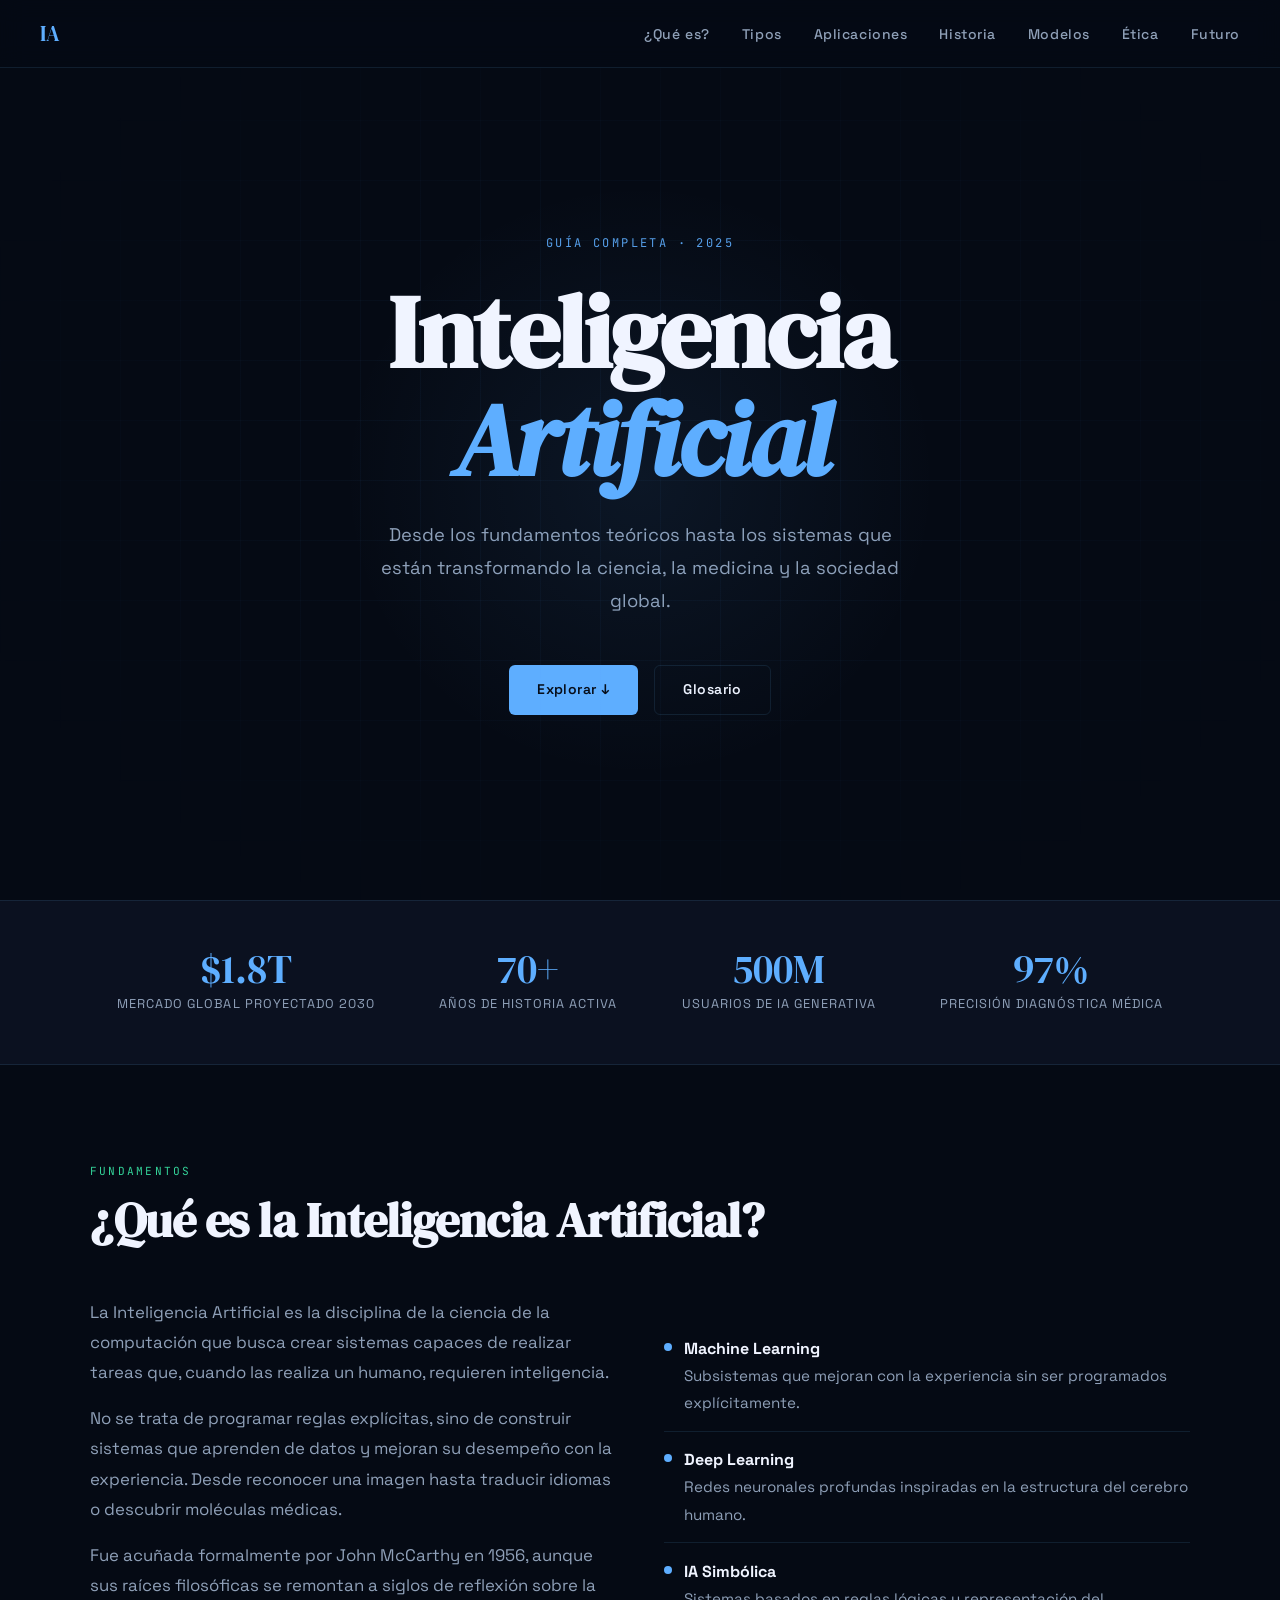
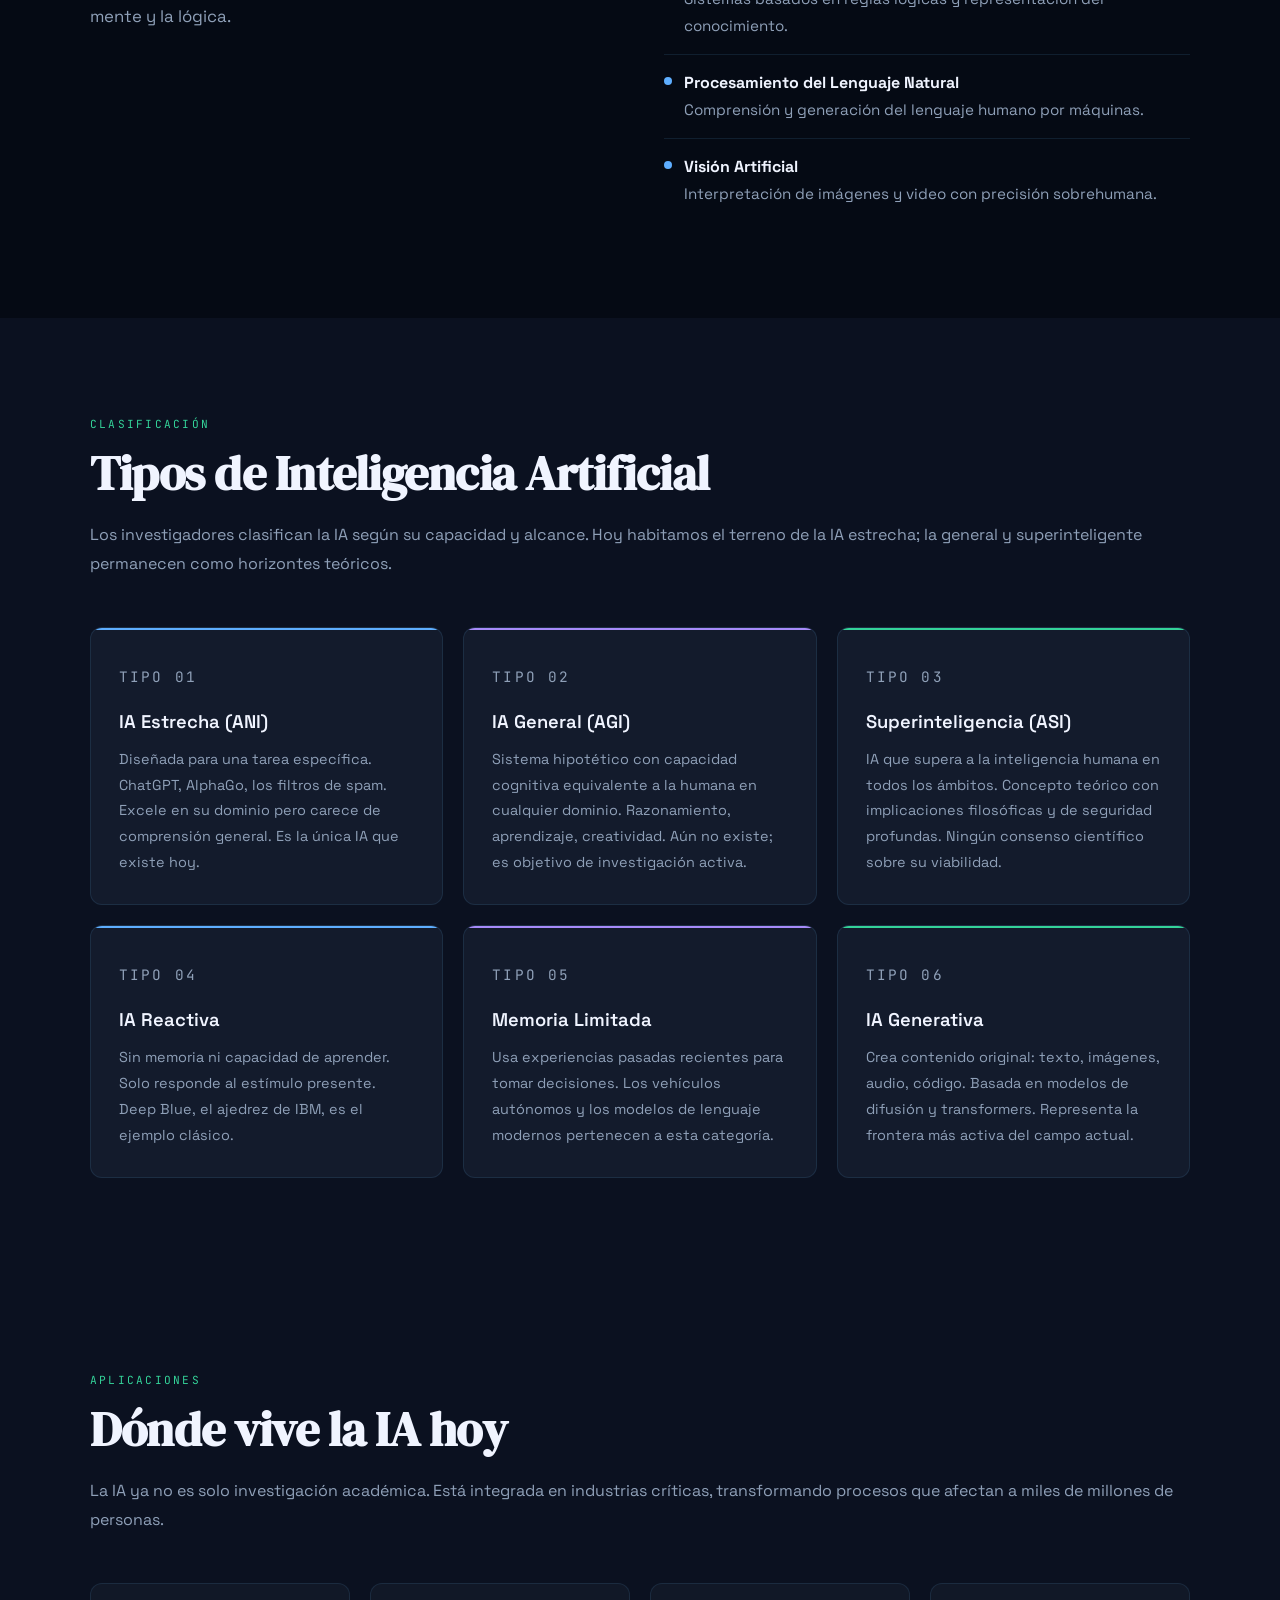
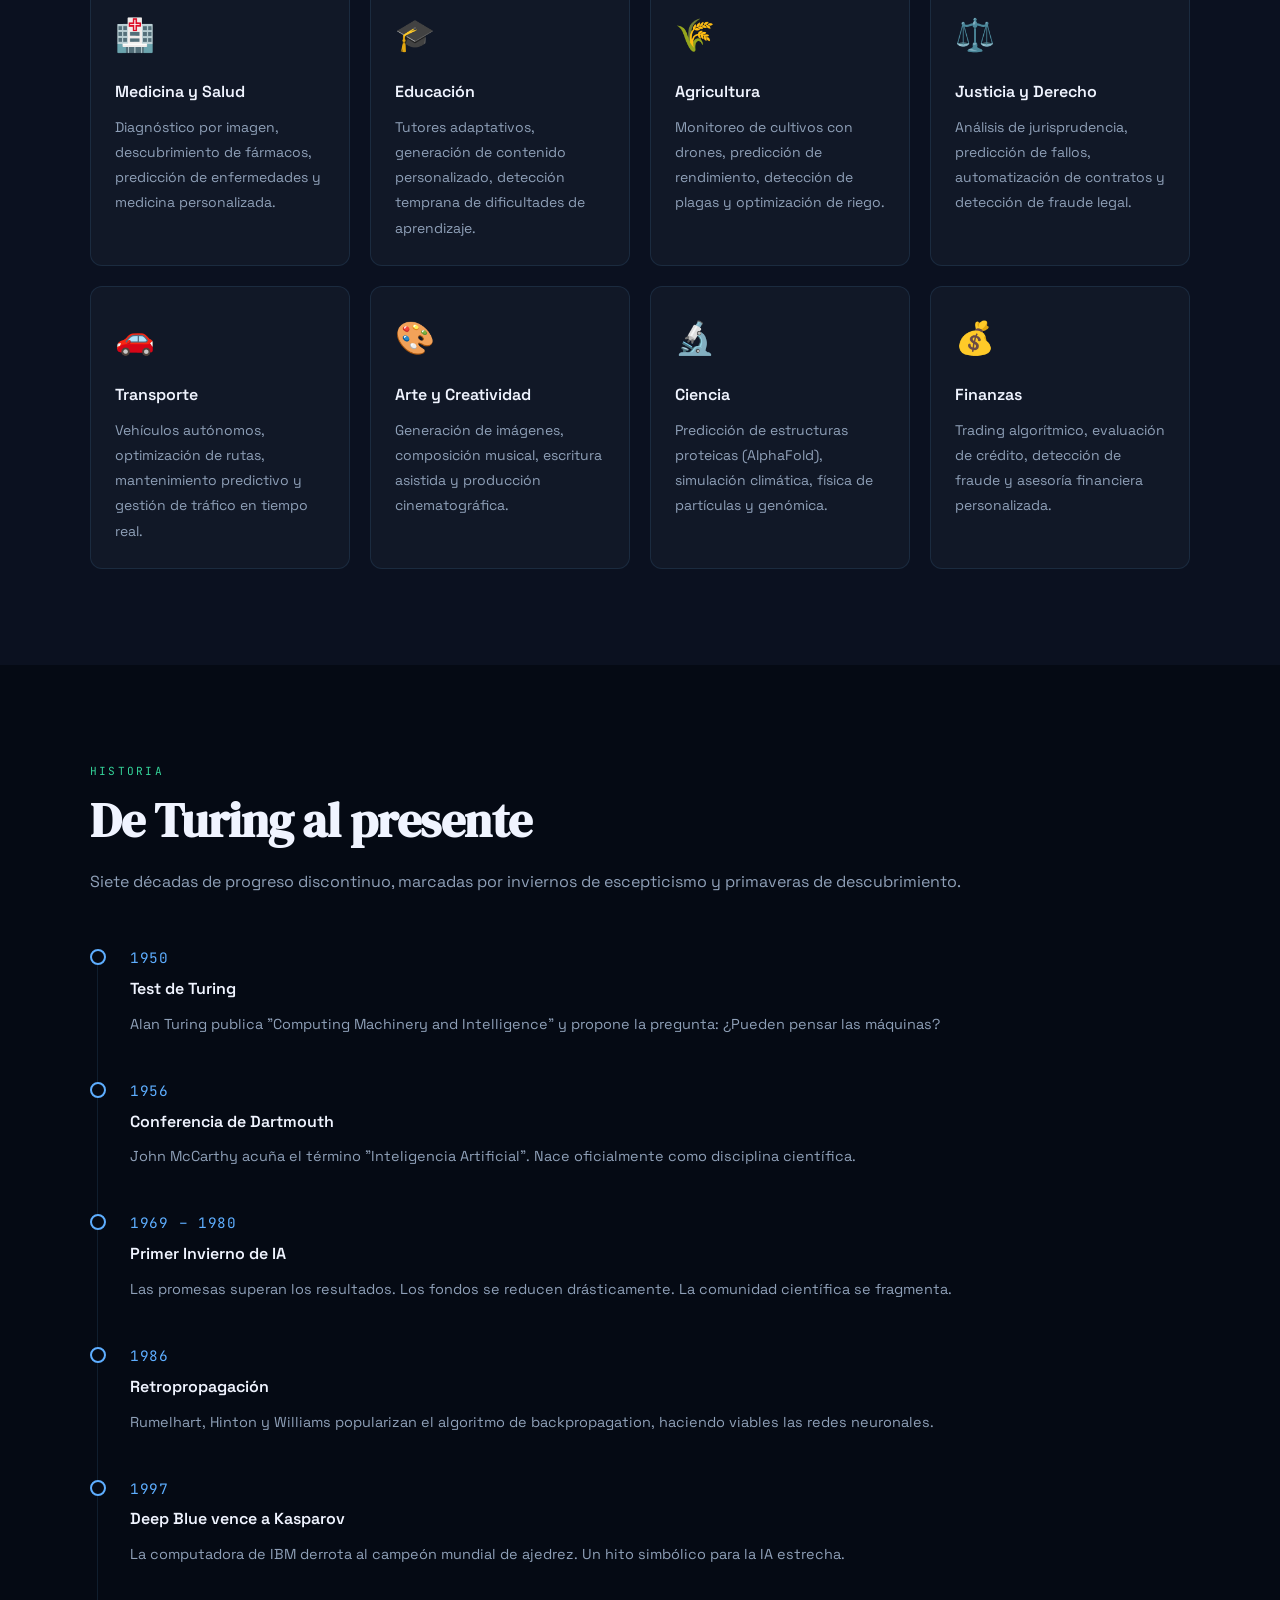
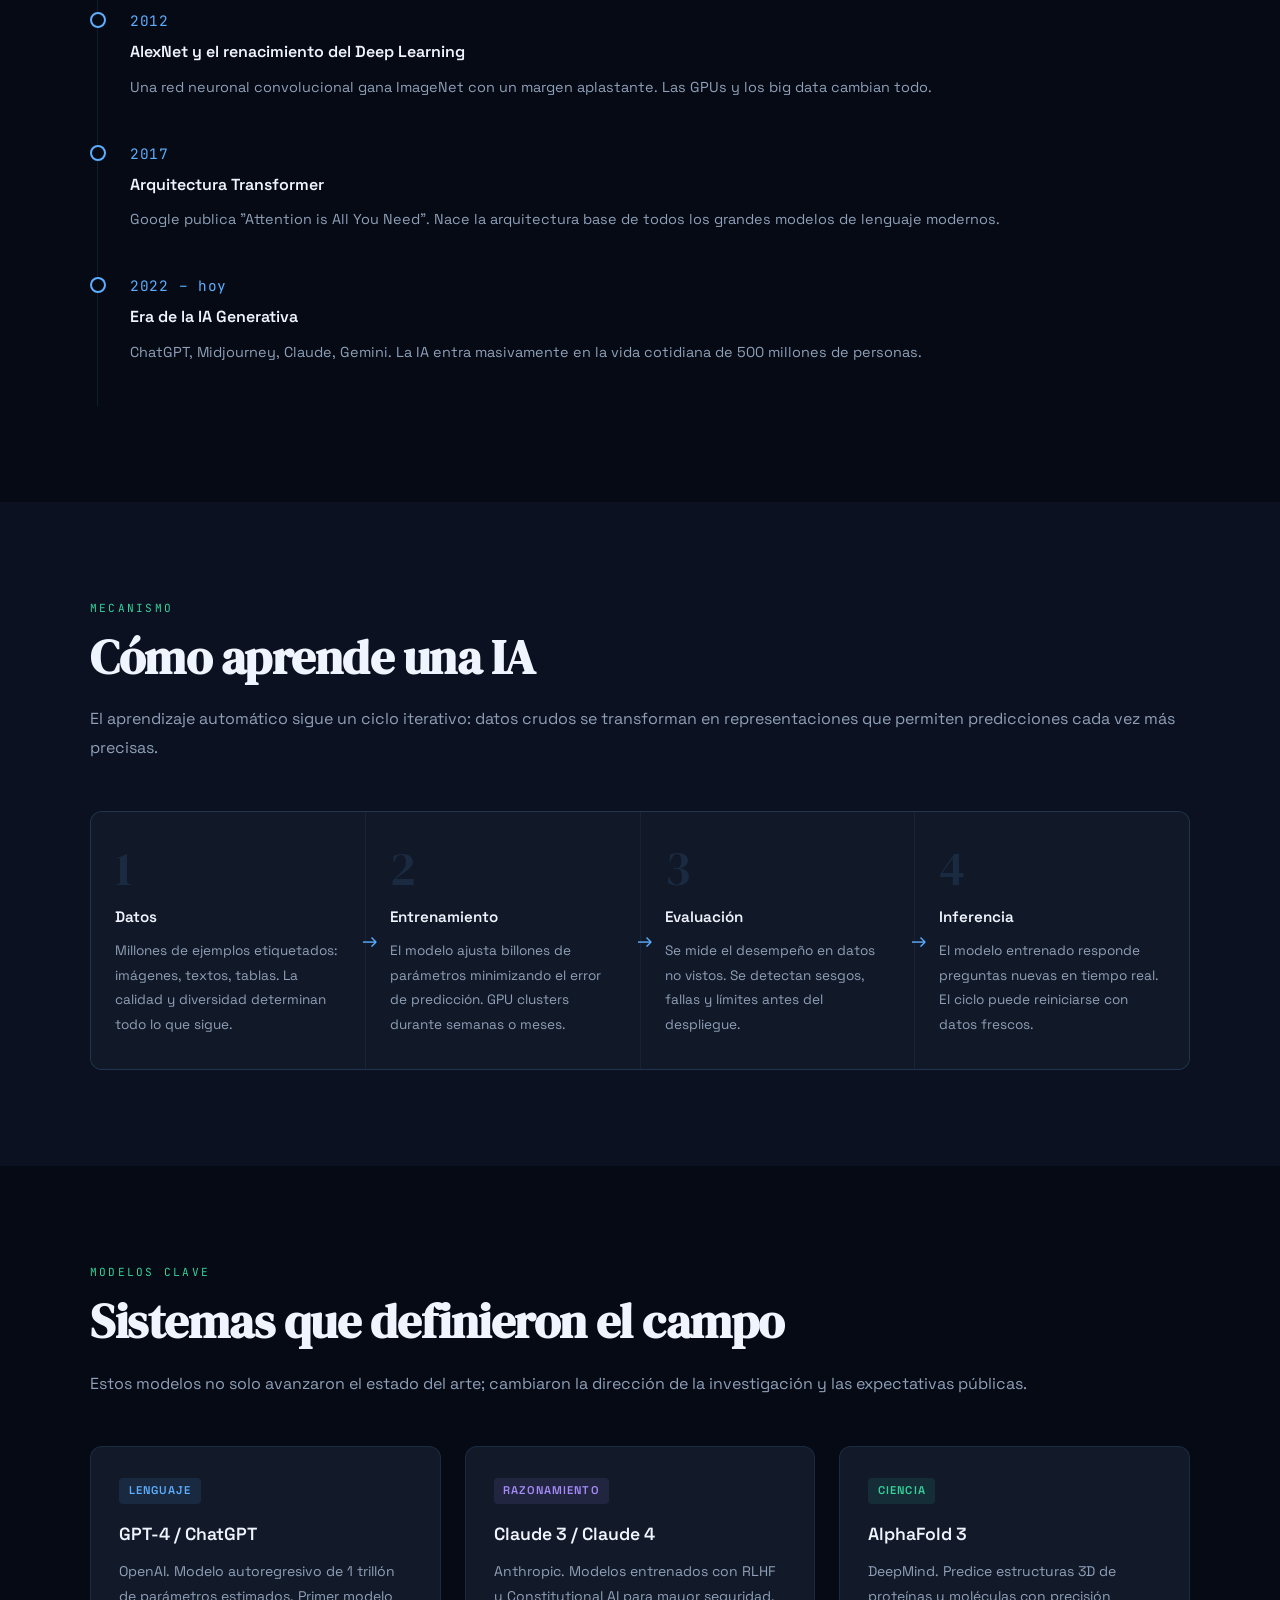
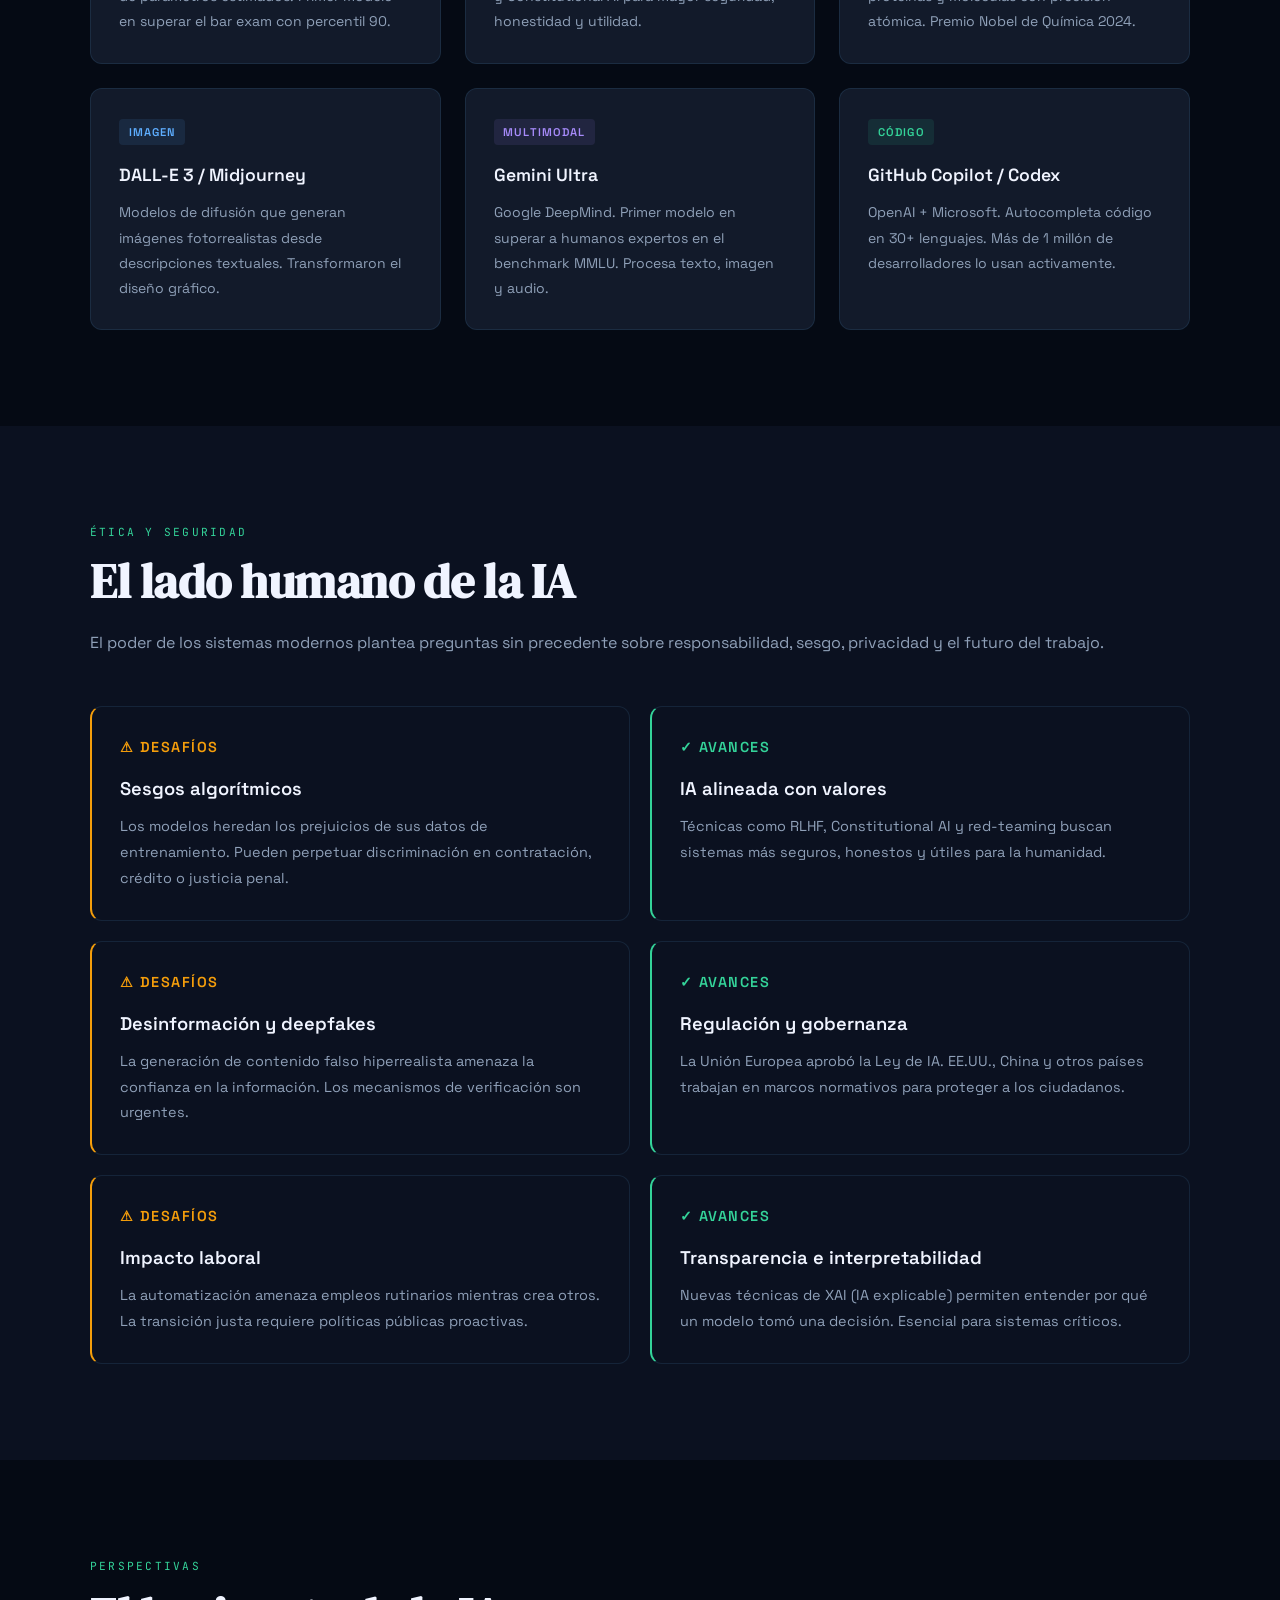
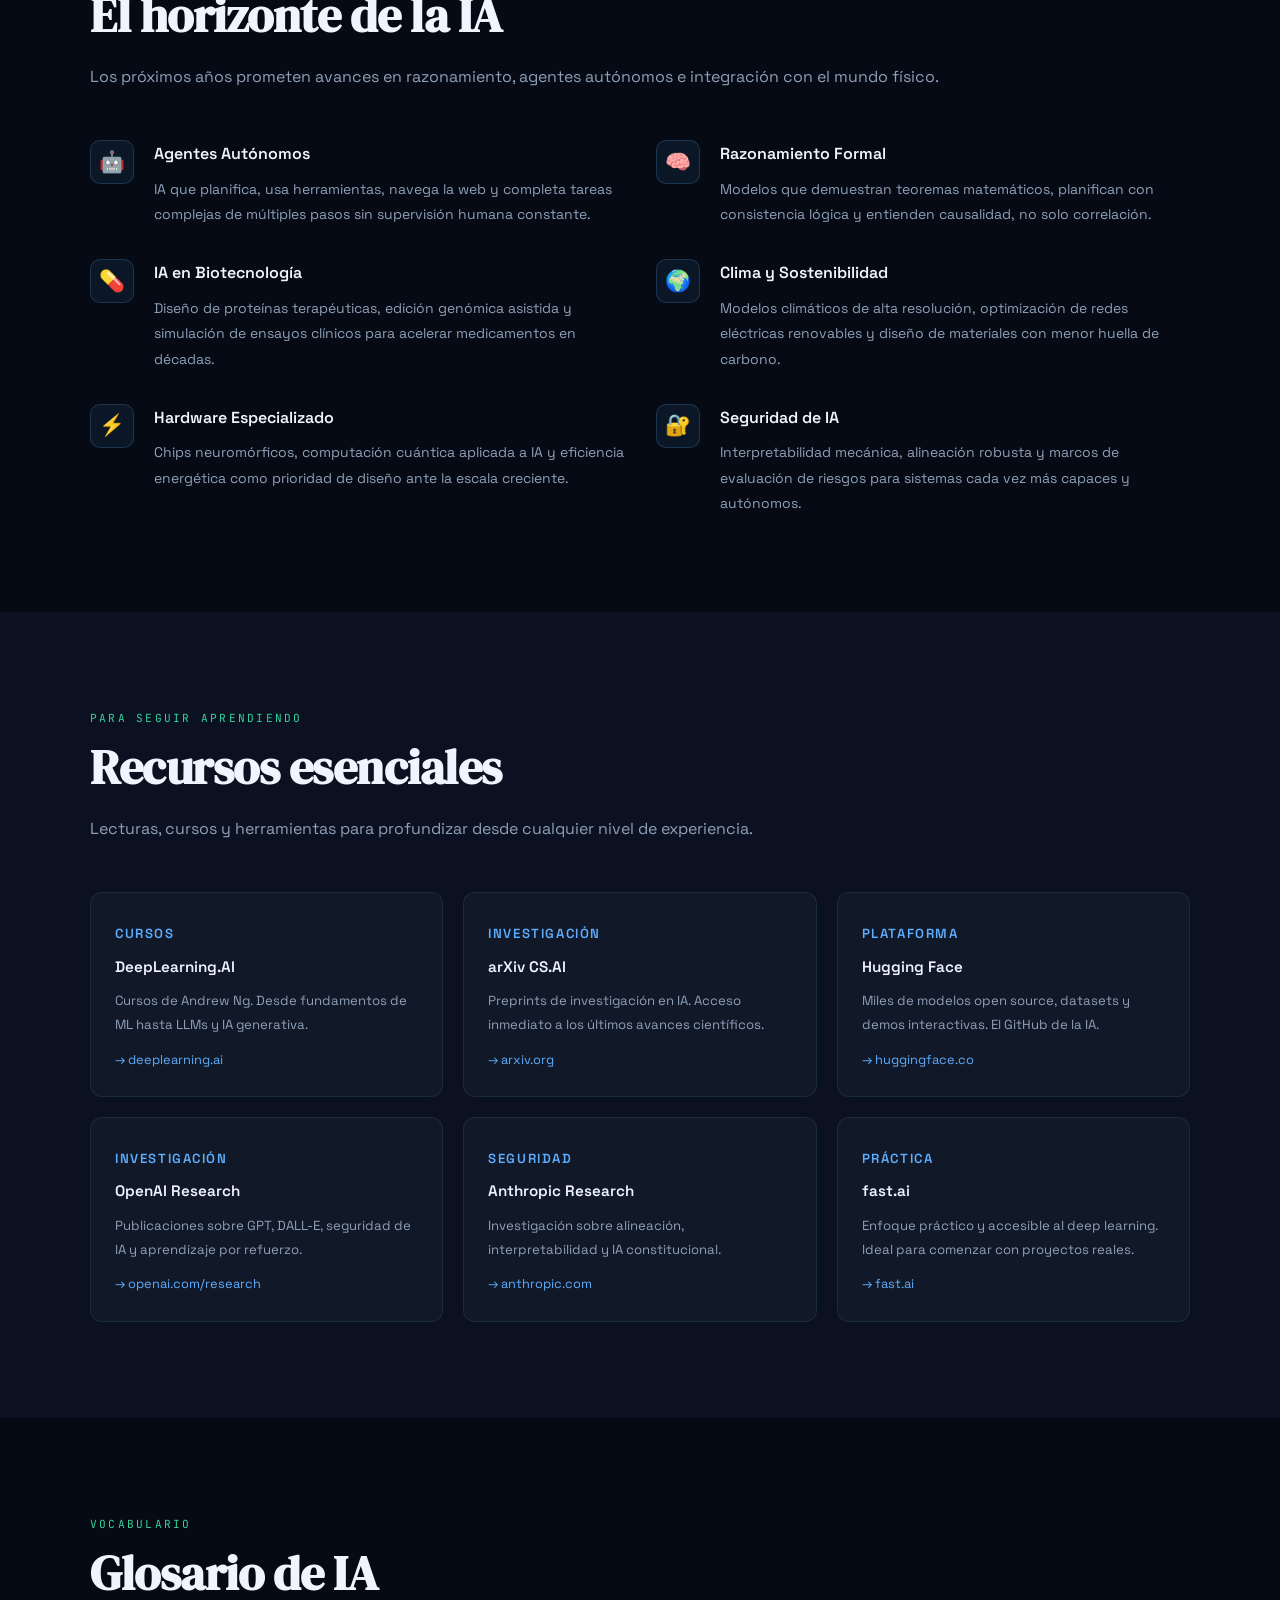
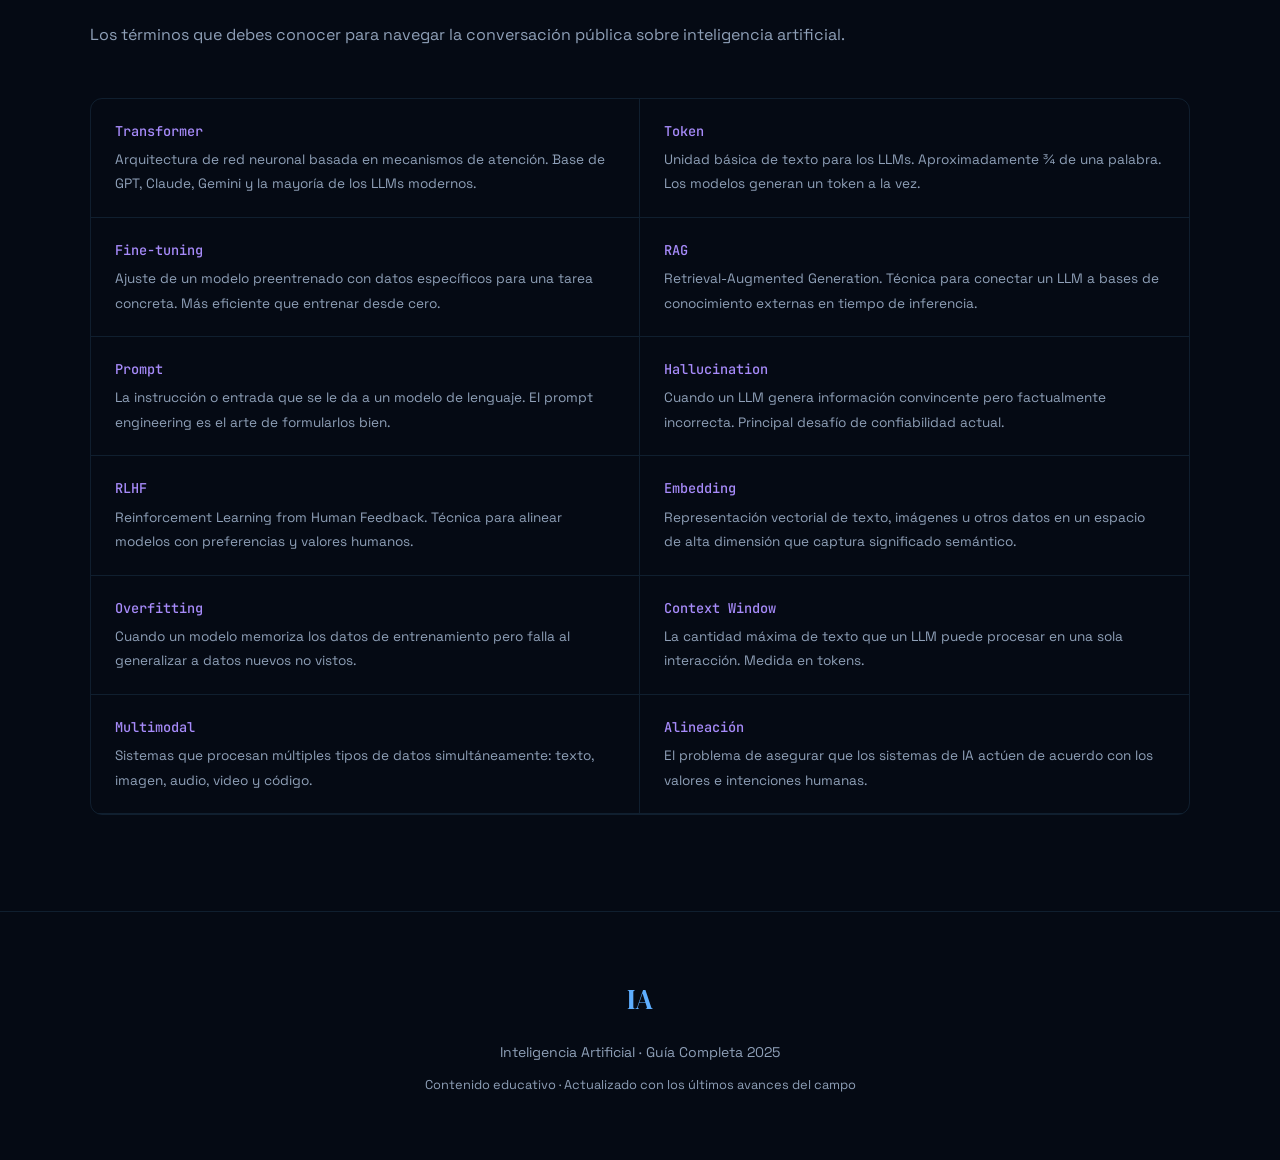
==== index.html @ 4585e95a "primer commit" ====
<!DOCTYPE html>
<html lang="es">
<head>
<meta charset="UTF-8">
<meta name="viewport" content="width=device-width, initial-scale=1.0">
<title>Inteligencia Artificial — Guía Completa</title>
<link rel="preconnect" href="https://fonts.googleapis.com">
<link href="https://fonts.googleapis.com/css2?family=Space+Grotesk:wght@300;400;500;600;700&family=DM+Serif+Display:ital@0;1&family=JetBrains+Mono:wght@400;500&display=swap" rel="stylesheet">
<style>
  *, *::before, *::after { box-sizing: border-box; margin: 0; padding: 0; }

  :root {
    --bg: #050A14;
    --bg2: #0B1120;
    --bg3: #111827;
    --surface: #161F30;
    --border: rgba(99,179,237,0.12);
    --accent: #5EAEFF;
    --accent2: #A78BFA;
    --accent3: #34D399;
    --text: #F0F4FF;
    --muted: #8FA0B8;
    --card-bg: rgba(22,31,48,0.8);
  }

  html { scroll-behavior: smooth; }
  body {
    background: var(--bg);
    color: var(--text);
    font-family: 'Space Grotesk', sans-serif;
    font-size: 16px;
    line-height: 1.7;
    overflow-x: hidden;
  }

  /* NAV */
  nav {
    position: fixed; top: 0; left: 0; right: 0; z-index: 100;
    display: flex; align-items: center; justify-content: space-between;
    padding: 1rem 2.5rem;
    background: rgba(5,10,20,0.85);
    backdrop-filter: blur(12px);
    border-bottom: 0.5px solid var(--border);
  }
  .nav-logo {
    font-family: 'DM Serif Display', serif;
    font-size: 1.3rem;
    color: var(--accent);
    text-decoration: none;
    letter-spacing: 0.02em;
  }
  .nav-links { display: flex; gap: 2rem; list-style: none; }
  .nav-links a {
    color: var(--muted);
    text-decoration: none;
    font-size: 0.875rem;
    font-weight: 500;
    letter-spacing: 0.04em;
    transition: color 0.2s;
  }
  .nav-links a:hover { color: var(--text); }

  /* HERO */
  .hero {
    min-height: 100vh;
    display: flex; flex-direction: column; justify-content: center; align-items: center;
    text-align: center;
    padding: 8rem 2rem 5rem;
    position: relative;
    overflow: hidden;
  }
  .hero-grid {
    position: absolute; inset: 0;
    background-image:
      linear-gradient(rgba(94,174,255,0.04) 1px, transparent 1px),
      linear-gradient(90deg, rgba(94,174,255,0.04) 1px, transparent 1px);
    background-size: 60px 60px;
    mask-image: radial-gradient(ellipse at center, black 30%, transparent 80%);
  }
  .hero-glow {
    position: absolute; top: 20%; left: 50%; transform: translateX(-50%);
    width: 600px; height: 600px;
    background: radial-gradient(circle, rgba(94,174,255,0.08) 0%, transparent 70%);
    pointer-events: none;
  }
  .eyebrow {
    font-family: 'JetBrains Mono', monospace;
    font-size: 0.75rem;
    letter-spacing: 0.2em;
    color: var(--accent);
    text-transform: uppercase;
    margin-bottom: 1.5rem;
    opacity: 0.9;
  }
  h1 {
    font-family: 'DM Serif Display', serif;
    font-size: clamp(3rem, 8vw, 6.5rem);
    line-height: 1.05;
    letter-spacing: -0.02em;
    margin-bottom: 1.5rem;
    position: relative;
  }
  h1 em {
    font-style: italic;
    color: var(--accent);
  }
  .hero-sub {
    font-size: 1.15rem;
    color: var(--muted);
    max-width: 540px;
    line-height: 1.8;
    margin-bottom: 3rem;
  }
  .hero-cta {
    display: flex; gap: 1rem; flex-wrap: wrap; justify-content: center;
  }
  .btn {
    display: inline-flex; align-items: center; gap: 0.5rem;
    padding: 0.75rem 1.75rem;
    border-radius: 6px;
    font-family: 'Space Grotesk', sans-serif;
    font-size: 0.875rem;
    font-weight: 600;
    letter-spacing: 0.03em;
    text-decoration: none;
    cursor: pointer;
    transition: all 0.2s;
    border: none;
  }
  .btn-primary {
    background: var(--accent);
    color: #050A14;
  }
  .btn-primary:hover { background: #89caff; transform: translateY(-1px); }
  .btn-ghost {
    background: transparent;
    border: 0.5px solid var(--border);
    color: var(--text);
  }
  .btn-ghost:hover { border-color: var(--accent); color: var(--accent); }

  /* STATS BAR */
  .stats-bar {
    display: flex; justify-content: center; gap: 4rem;
    padding: 3rem 2rem;
    border-top: 0.5px solid var(--border);
    border-bottom: 0.5px solid var(--border);
    background: var(--bg2);
    flex-wrap: wrap;
  }
  .stat { text-align: center; }
  .stat-num {
    font-family: 'DM Serif Display', serif;
    font-size: 2.5rem;
    color: var(--accent);
    display: block;
    line-height: 1;
  }
  .stat-label {
    font-size: 0.8rem;
    color: var(--muted);
    letter-spacing: 0.08em;
    text-transform: uppercase;
    margin-top: 0.3rem;
  }

  /* SECTIONS */
  section { padding: 6rem 2rem; }
  .container { max-width: 1100px; margin: 0 auto; }
  .section-label {
    font-family: 'JetBrains Mono', monospace;
    font-size: 0.7rem;
    letter-spacing: 0.2em;
    color: var(--accent3);
    text-transform: uppercase;
    margin-bottom: 0.75rem;
  }
  h2 {
    font-family: 'DM Serif Display', serif;
    font-size: clamp(2rem, 4vw, 3rem);
    line-height: 1.15;
    letter-spacing: -0.01em;
    margin-bottom: 1.25rem;
  }
  h3 {
    font-family: 'Space Grotesk', sans-serif;
    font-size: 1.15rem;
    font-weight: 600;
    margin-bottom: 0.6rem;
  }
  p { color: var(--muted); line-height: 1.8; }

  /* QUÉ ES IA */
  .what-grid {
    display: grid;
    grid-template-columns: 1fr 1fr;
    gap: 3rem;
    margin-top: 3rem;
    align-items: start;
  }
  .what-text p + p { margin-top: 1rem; }
  .what-text p { font-size: 1.05rem; }
  .concept-list { list-style: none; margin-top: 1.5rem; }
  .concept-list li {
    display: flex; align-items: flex-start; gap: 0.75rem;
    padding: 0.9rem 0;
    border-bottom: 0.5px solid var(--border);
  }
  .concept-list li:last-child { border-bottom: none; }
  .concept-dot {
    width: 8px; height: 8px;
    border-radius: 50%;
    background: var(--accent);
    margin-top: 0.5rem;
    flex-shrink: 0;
  }
  .concept-list span { color: var(--muted); font-size: 0.95rem; }
  .concept-list strong { color: var(--text); display: block; font-size: 1rem; }

  /* TIPOS */
  .tipos-grid {
    display: grid;
    grid-template-columns: repeat(3, 1fr);
    gap: 1.25rem;
    margin-top: 3rem;
  }
  .tipo-card {
    background: var(--card-bg);
    border: 0.5px solid var(--border);
    border-radius: 12px;
    padding: 1.75rem;
    transition: border-color 0.2s, transform 0.2s;
    position: relative;
    overflow: hidden;
  }
  .tipo-card::before {
    content: '';
    position: absolute; top: 0; left: 0; right: 0; height: 2px;
  }
  .tipo-card.blue::before { background: var(--accent); }
  .tipo-card.purple::before { background: var(--accent2); }
  .tipo-card.green::before { background: var(--accent3); }
  .tipo-card:hover { border-color: rgba(94,174,255,0.25); transform: translateY(-3px); }
  .tipo-num {
    font-family: 'JetBrains Mono', monospace;
    font-size: 0.7rem;
    letter-spacing: 0.15em;
    color: var(--muted);
    margin-bottom: 1rem;
  }
  .tipo-card p { font-size: 0.9rem; margin-top: 0.5rem; }

  /* APLICACIONES */
  .apps-section { background: var(--bg2); }
  .apps-grid {
    display: grid;
    grid-template-columns: repeat(auto-fit, minmax(220px, 1fr));
    gap: 1.25rem;
    margin-top: 3rem;
  }
  .app-card {
    background: var(--bg3);
    border: 0.5px solid var(--border);
    border-radius: 12px;
    padding: 1.5rem;
    transition: border-color 0.2s;
  }
  .app-card:hover { border-color: rgba(94,174,255,0.2); }
  .app-icon {
    font-size: 2rem;
    margin-bottom: 1rem;
    display: block;
  }
  .app-card h3 { font-size: 1rem; }
  .app-card p { font-size: 0.875rem; margin-top: 0.4rem; }

  /* HISTORIA TIMELINE */
  .timeline { margin-top: 3rem; position: relative; }
  .timeline::before {
    content: '';
    position: absolute; left: 7px; top: 8px; bottom: 0;
    width: 1px; background: var(--border);
  }
  .tl-item {
    display: flex; gap: 1.5rem;
    padding-bottom: 2.5rem;
    position: relative;
  }
  .tl-dot {
    width: 16px; height: 16px;
    border-radius: 50%;
    background: var(--bg); border: 2px solid var(--accent);
    flex-shrink: 0; margin-top: 4px;
    z-index: 1;
  }
  .tl-year {
    font-family: 'JetBrains Mono', monospace;
    font-size: 0.8rem;
    color: var(--accent);
    letter-spacing: 0.05em;
    margin-bottom: 0.25rem;
  }
  .tl-item h3 { font-size: 1rem; }
  .tl-item p { font-size: 0.9rem; }

  /* CÓMO FUNCIONA */
  .how-section { background: var(--bg2); }
  .steps-grid {
    display: grid;
    grid-template-columns: repeat(4, 1fr);
    gap: 1px;
    background: var(--border);
    border: 0.5px solid var(--border);
    border-radius: 12px;
    overflow: hidden;
    margin-top: 3rem;
  }
  .step {
    background: var(--bg3);
    padding: 2rem 1.5rem;
    position: relative;
  }
  .step-arrow {
    position: absolute; right: -12px; top: 50%;
    transform: translateY(-50%);
    color: var(--accent);
    font-size: 1.2rem;
    z-index: 2;
  }
  .step-num {
    font-family: 'DM Serif Display', serif;
    font-size: 3rem;
    color: rgba(94,174,255,0.12);
    line-height: 1;
    margin-bottom: 0.75rem;
  }
  .step h3 { font-size: 0.95rem; }
  .step p { font-size: 0.85rem; margin-top: 0.4rem; }

  /* MODELOS */
  .models-grid {
    display: grid;
    grid-template-columns: repeat(3, 1fr);
    gap: 1.5rem;
    margin-top: 3rem;
  }
  .model-card {
    background: var(--card-bg);
    border: 0.5px solid var(--border);
    border-radius: 12px;
    padding: 1.75rem;
  }
  .model-tag {
    display: inline-block;
    padding: 0.2rem 0.6rem;
    border-radius: 4px;
    font-size: 0.7rem;
    font-weight: 600;
    letter-spacing: 0.1em;
    text-transform: uppercase;
    margin-bottom: 1rem;
  }
  .tag-azul { background: rgba(94,174,255,0.1); color: var(--accent); }
  .tag-morado { background: rgba(167,139,250,0.1); color: var(--accent2); }
  .tag-verde { background: rgba(52,211,153,0.1); color: var(--accent3); }
  .model-card h3 { font-size: 1.1rem; }
  .model-card p { font-size: 0.875rem; margin-top: 0.5rem; }

  /* ÉTICA */
  .etica-section { background: var(--bg2); }
  .etica-grid {
    display: grid;
    grid-template-columns: 1fr 1fr;
    gap: 1.25rem;
    margin-top: 3rem;
  }
  .etica-card {
    border: 0.5px solid var(--border);
    border-radius: 12px;
    padding: 1.75rem;
  }
  .etica-card.warn { border-left: 2px solid #F59E0B; }
  .etica-card.ok { border-left: 2px solid var(--accent3); }
  .etica-label {
    font-size: 0.7rem;
    font-weight: 600;
    letter-spacing: 0.1em;
    text-transform: uppercase;
    margin-bottom: 0.75rem;
  }
  .warn .etica-label { color: #F59E0B; }
  .ok .etica-label { color: var(--accent3); }
  .etica-card p { font-size: 0.9rem; }

  /* FUTURO */
  .futuro-items {
    display: grid;
    grid-template-columns: repeat(2, 1fr);
    gap: 2rem;
    margin-top: 3rem;
  }
  .futuro-item {
    display: flex; gap: 1.25rem;
    align-items: flex-start;
  }
  .futuro-icon {
    width: 44px; height: 44px; flex-shrink: 0;
    border-radius: 10px;
    background: rgba(94,174,255,0.08);
    border: 0.5px solid rgba(94,174,255,0.2);
    display: flex; align-items: center; justify-content: center;
    font-size: 1.3rem;
  }
  .futuro-item h3 { font-size: 1rem; }
  .futuro-item p { font-size: 0.875rem; margin-top: 0.3rem; }

  /* RECURSOS */
  .recursos-section { background: var(--bg2); }
  .recursos-grid {
    display: grid;
    grid-template-columns: repeat(3, 1fr);
    gap: 1.25rem;
    margin-top: 3rem;
  }
  .recurso-card {
    background: var(--bg3);
    border: 0.5px solid var(--border);
    border-radius: 12px;
    padding: 1.5rem;
    text-decoration: none;
    display: block;
    transition: border-color 0.2s, transform 0.2s;
  }
  .recurso-card:hover { border-color: var(--accent); transform: translateY(-2px); }
  .recurso-type {
    font-size: 0.7rem;
    font-weight: 600;
    letter-spacing: 0.12em;
    text-transform: uppercase;
    color: var(--accent);
    margin-bottom: 0.5rem;
  }
  .recurso-card h3 { color: var(--text); font-size: 0.95rem; }
  .recurso-card p { font-size: 0.825rem; margin-top: 0.3rem; }
  .recurso-arrow {
    display: inline-block;
    margin-top: 0.75rem;
    font-size: 0.8rem;
    color: var(--accent);
  }

  /* GLOSSARY */
  .glosario-grid {
    display: grid;
    grid-template-columns: repeat(2, 1fr);
    gap: 0;
    border: 0.5px solid var(--border);
    border-radius: 12px;
    overflow: hidden;
    margin-top: 3rem;
  }
  .glosario-item {
    padding: 1.25rem 1.5rem;
    border-bottom: 0.5px solid var(--border);
    border-right: 0.5px solid var(--border);
  }
  .glosario-item:nth-child(even) { border-right: none; }
  .glosario-term {
    font-family: 'JetBrains Mono', monospace;
    font-size: 0.85rem;
    color: var(--accent2);
    font-weight: 500;
    margin-bottom: 0.3rem;
  }
  .glosario-item p { font-size: 0.85rem; }

  /* FOOTER */
  footer {
    padding: 4rem 2rem;
    border-top: 0.5px solid var(--border);
    text-align: center;
  }
  .footer-logo {
    font-family: 'DM Serif Display', serif;
    font-size: 1.75rem;
    color: var(--accent);
    display: block;
    margin-bottom: 1rem;
  }
  footer p { font-size: 0.875rem; }

  /* SCROLL ANIMATIONS */
  .reveal {
    opacity: 0;
    transform: translateY(24px);
    transition: opacity 0.7s ease, transform 0.7s ease;
  }
  .reveal.visible {
    opacity: 1;
    transform: translateY(0);
  }

  /* RESPONSIVE */
  @media (max-width: 900px) {
    .what-grid, .tipos-grid, .models-grid, .etica-grid,
    .futuro-items, .recursos-grid { grid-template-columns: 1fr; }
    .steps-grid { grid-template-columns: 1fr 1fr; }
    .nav-links { display: none; }
    nav { padding: 1rem 1.5rem; }
    .stats-bar { gap: 2rem; }
  }

  @media (max-width: 560px) {
    .steps-grid { grid-template-columns: 1fr; }
    .glosario-grid { grid-template-columns: 1fr; }
    .glosario-item { border-right: none; }
    section { padding: 4rem 1.25rem; }
  }
</style>
</head>
<body>

<!-- NAV -->
<nav>
  <a href="#" class="nav-logo">IA</a>
  <ul class="nav-links">
    <li><a href="#que-es">¿Qué es?</a></li>
    <li><a href="#tipos">Tipos</a></li>
    <li><a href="#aplicaciones">Aplicaciones</a></li>
    <li><a href="#historia">Historia</a></li>
    <li><a href="#modelos">Modelos</a></li>
    <li><a href="#etica">Ética</a></li>
    <li><a href="#futuro">Futuro</a></li>
  </ul>
</nav>

<!-- HERO -->
<section class="hero">
  <div class="hero-grid"></div>
  <div class="hero-glow"></div>
  <p class="eyebrow">Guía completa · 2025</p>
  <h1>Inteligencia<br><em>Artificial</em></h1>
  <p class="hero-sub">Desde los fundamentos teóricos hasta los sistemas que están transformando la ciencia, la medicina y la sociedad global.</p>
  <div class="hero-cta">
    <a href="#que-es" class="btn btn-primary">Explorar ↓</a>
    <a href="#glosario" class="btn btn-ghost">Glosario</a>
  </div>
</section>

<!-- STATS BAR -->
<div class="stats-bar">
  <div class="stat">
    <span class="stat-num">$1.8T</span>
    <span class="stat-label">Mercado global proyectado 2030</span>
  </div>
  <div class="stat">
    <span class="stat-num">70+</span>
    <span class="stat-label">Años de historia activa</span>
  </div>
  <div class="stat">
    <span class="stat-num">500M</span>
    <span class="stat-label">Usuarios de IA generativa</span>
  </div>
  <div class="stat">
    <span class="stat-num">97%</span>
    <span class="stat-label">Precisión diagnóstica médica</span>
  </div>
</div>

<!-- QUÉ ES IA -->
<section id="que-es">
  <div class="container">
    <p class="section-label">Fundamentos</p>
    <h2>¿Qué es la Inteligencia Artificial?</h2>
    <div class="what-grid reveal">
      <div class="what-text">
        <p>La Inteligencia Artificial es la disciplina de la ciencia de la computación que busca crear sistemas capaces de realizar tareas que, cuando las realiza un humano, requieren inteligencia.</p>
        <p>No se trata de programar reglas explícitas, sino de construir sistemas que aprenden de datos y mejoran su desempeño con la experiencia. Desde reconocer una imagen hasta traducir idiomas o descubrir moléculas médicas.</p>
        <p>Fue acuñada formalmente por John McCarthy en 1956, aunque sus raíces filosóficas se remontan a siglos de reflexión sobre la mente y la lógica.</p>
      </div>
      <div>
        <ul class="concept-list">
          <li>
            <div class="concept-dot"></div>
            <div>
              <strong>Machine Learning</strong>
              <span>Subsistemas que mejoran con la experiencia sin ser programados explícitamente.</span>
            </div>
          </li>
          <li>
            <div class="concept-dot"></div>
            <div>
              <strong>Deep Learning</strong>
              <span>Redes neuronales profundas inspiradas en la estructura del cerebro humano.</span>
            </div>
          </li>
          <li>
            <div class="concept-dot"></div>
            <div>
              <strong>IA Simbólica</strong>
              <span>Sistemas basados en reglas lógicas y representación del conocimiento.</span>
            </div>
          </li>
          <li>
            <div class="concept-dot"></div>
            <div>
              <strong>Procesamiento del Lenguaje Natural</strong>
              <span>Comprensión y generación del lenguaje humano por máquinas.</span>
            </div>
          </li>
          <li>
            <div class="concept-dot"></div>
            <div>
              <strong>Visión Artificial</strong>
              <span>Interpretación de imágenes y video con precisión sobrehumana.</span>
            </div>
          </li>
        </ul>
      </div>
    </div>
  </div>
</section>

<!-- TIPOS DE IA -->
<section id="tipos" style="background: var(--bg2);">
  <div class="container">
    <p class="section-label">Clasificación</p>
    <h2>Tipos de Inteligencia Artificial</h2>
    <p>Los investigadores clasifican la IA según su capacidad y alcance. Hoy habitamos el terreno de la IA estrecha; la general y superinteligente permanecen como horizontes teóricos.</p>
    <div class="tipos-grid reveal">
      <div class="tipo-card blue">
        <p class="tipo-num">TIPO 01</p>
        <h3>IA Estrecha (ANI)</h3>
        <p>Diseñada para una tarea específica. ChatGPT, AlphaGo, los filtros de spam. Excele en su dominio pero carece de comprensión general. Es la única IA que existe hoy.</p>
      </div>
      <div class="tipo-card purple">
        <p class="tipo-num">TIPO 02</p>
        <h3>IA General (AGI)</h3>
        <p>Sistema hipotético con capacidad cognitiva equivalente a la humana en cualquier dominio. Razonamiento, aprendizaje, creatividad. Aún no existe; es objetivo de investigación activa.</p>
      </div>
      <div class="tipo-card green">
        <p class="tipo-num">TIPO 03</p>
        <h3>Superinteligencia (ASI)</h3>
        <p>IA que supera a la inteligencia humana en todos los ámbitos. Concepto teórico con implicaciones filosóficas y de seguridad profundas. Ningún consenso científico sobre su viabilidad.</p>
      </div>
      <div class="tipo-card blue">
        <p class="tipo-num">TIPO 04</p>
        <h3>IA Reactiva</h3>
        <p>Sin memoria ni capacidad de aprender. Solo responde al estímulo presente. Deep Blue, el ajedrez de IBM, es el ejemplo clásico.</p>
      </div>
      <div class="tipo-card purple">
        <p class="tipo-num">TIPO 05</p>
        <h3>Memoria Limitada</h3>
        <p>Usa experiencias pasadas recientes para tomar decisiones. Los vehículos autónomos y los modelos de lenguaje modernos pertenecen a esta categoría.</p>
      </div>
      <div class="tipo-card green">
        <p class="tipo-num">TIPO 06</p>
        <h3>IA Generativa</h3>
        <p>Crea contenido original: texto, imágenes, audio, código. Basada en modelos de difusión y transformers. Representa la frontera más activa del campo actual.</p>
      </div>
    </div>
  </div>
</section>

<!-- APLICACIONES -->
<section id="aplicaciones" class="apps-section">
  <div class="container">
    <p class="section-label">Aplicaciones</p>
    <h2>Dónde vive la IA hoy</h2>
    <p>La IA ya no es solo investigación académica. Está integrada en industrias críticas, transformando procesos que afectan a miles de millones de personas.</p>
    <div class="apps-grid reveal">
      <div class="app-card">
        <span class="app-icon">🏥</span>
        <h3>Medicina y Salud</h3>
        <p>Diagnóstico por imagen, descubrimiento de fármacos, predicción de enfermedades y medicina personalizada.</p>
      </div>
      <div class="app-card">
        <span class="app-icon">🎓</span>
        <h3>Educación</h3>
        <p>Tutores adaptativos, generación de contenido personalizado, detección temprana de dificultades de aprendizaje.</p>
      </div>
      <div class="app-card">
        <span class="app-icon">🌾</span>
        <h3>Agricultura</h3>
        <p>Monitoreo de cultivos con drones, predicción de rendimiento, detección de plagas y optimización de riego.</p>
      </div>
      <div class="app-card">
        <span class="app-icon">⚖️</span>
        <h3>Justicia y Derecho</h3>
        <p>Análisis de jurisprudencia, predicción de fallos, automatización de contratos y detección de fraude legal.</p>
      </div>
      <div class="app-card">
        <span class="app-icon">🚗</span>
        <h3>Transporte</h3>
        <p>Vehículos autónomos, optimización de rutas, mantenimiento predictivo y gestión de tráfico en tiempo real.</p>
      </div>
      <div class="app-card">
        <span class="app-icon">🎨</span>
        <h3>Arte y Creatividad</h3>
        <p>Generación de imágenes, composición musical, escritura asistida y producción cinematográfica.</p>
      </div>
      <div class="app-card">
        <span class="app-icon">🔬</span>
        <h3>Ciencia</h3>
        <p>Predicción de estructuras proteicas (AlphaFold), simulación climática, física de partículas y genómica.</p>
      </div>
      <div class="app-card">
        <span class="app-icon">💰</span>
        <h3>Finanzas</h3>
        <p>Trading algorítmico, evaluación de crédito, detección de fraude y asesoría financiera personalizada.</p>
      </div>
    </div>
  </div>
</section>

<!-- HISTORIA -->
<section id="historia">
  <div class="container">
    <p class="section-label">Historia</p>
    <h2>De Turing al presente</h2>
    <p>Siete décadas de progreso discontinuo, marcadas por inviernos de escepticismo y primaveras de descubrimiento.</p>
    <div class="timeline reveal">
      <div class="tl-item">
        <div class="tl-dot"></div>
        <div>
          <p class="tl-year">1950</p>
          <h3>Test de Turing</h3>
          <p>Alan Turing publica "Computing Machinery and Intelligence" y propone la pregunta: ¿Pueden pensar las máquinas?</p>
        </div>
      </div>
      <div class="tl-item">
        <div class="tl-dot"></div>
        <div>
          <p class="tl-year">1956</p>
          <h3>Conferencia de Dartmouth</h3>
          <p>John McCarthy acuña el término "Inteligencia Artificial". Nace oficialmente como disciplina científica.</p>
        </div>
      </div>
      <div class="tl-item">
        <div class="tl-dot"></div>
        <div>
          <p class="tl-year">1969 – 1980</p>
          <h3>Primer Invierno de IA</h3>
          <p>Las promesas superan los resultados. Los fondos se reducen drásticamente. La comunidad científica se fragmenta.</p>
        </div>
      </div>
      <div class="tl-item">
        <div class="tl-dot"></div>
        <div>
          <p class="tl-year">1986</p>
          <h3>Retropropagación</h3>
          <p>Rumelhart, Hinton y Williams popularizan el algoritmo de backpropagation, haciendo viables las redes neuronales.</p>
        </div>
      </div>
      <div class="tl-item">
        <div class="tl-dot"></div>
        <div>
          <p class="tl-year">1997</p>
          <h3>Deep Blue vence a Kasparov</h3>
          <p>La computadora de IBM derrota al campeón mundial de ajedrez. Un hito simbólico para la IA estrecha.</p>
        </div>
      </div>
      <div class="tl-item">
        <div class="tl-dot"></div>
        <div>
          <p class="tl-year">2012</p>
          <h3>AlexNet y el renacimiento del Deep Learning</h3>
          <p>Una red neuronal convolucional gana ImageNet con un margen aplastante. Las GPUs y los big data cambian todo.</p>
        </div>
      </div>
      <div class="tl-item">
        <div class="tl-dot"></div>
        <div>
          <p class="tl-year">2017</p>
          <h3>Arquitectura Transformer</h3>
          <p>Google publica "Attention is All You Need". Nace la arquitectura base de todos los grandes modelos de lenguaje modernos.</p>
        </div>
      </div>
      <div class="tl-item">
        <div class="tl-dot"></div>
        <div>
          <p class="tl-year">2022 – hoy</p>
          <h3>Era de la IA Generativa</h3>
          <p>ChatGPT, Midjourney, Claude, Gemini. La IA entra masivamente en la vida cotidiana de 500 millones de personas.</p>
        </div>
      </div>
    </div>
  </div>
</section>

<!-- CÓMO FUNCIONA -->
<section class="how-section">
  <div class="container">
    <p class="section-label">Mecanismo</p>
    <h2>Cómo aprende una IA</h2>
    <p>El aprendizaje automático sigue un ciclo iterativo: datos crudos se transforman en representaciones que permiten predicciones cada vez más precisas.</p>
    <div class="steps-grid reveal">
      <div class="step">
        <div class="step-num">1</div>
        <h3>Datos</h3>
        <p>Millones de ejemplos etiquetados: imágenes, textos, tablas. La calidad y diversidad determinan todo lo que sigue.</p>
        <span class="step-arrow">→</span>
      </div>
      <div class="step">
        <div class="step-num">2</div>
        <h3>Entrenamiento</h3>
        <p>El modelo ajusta billones de parámetros minimizando el error de predicción. GPU clusters durante semanas o meses.</p>
        <span class="step-arrow">→</span>
      </div>
      <div class="step">
        <div class="step-num">3</div>
        <h3>Evaluación</h3>
        <p>Se mide el desempeño en datos no vistos. Se detectan sesgos, fallas y límites antes del despliegue.</p>
        <span class="step-arrow">→</span>
      </div>
      <div class="step">
        <div class="step-num">4</div>
        <h3>Inferencia</h3>
        <p>El modelo entrenado responde preguntas nuevas en tiempo real. El ciclo puede reiniciarse con datos frescos.</p>
      </div>
    </div>
  </div>
</section>

<!-- MODELOS DESTACADOS -->
<section id="modelos">
  <div class="container">
    <p class="section-label">Modelos clave</p>
    <h2>Sistemas que definieron el campo</h2>
    <p>Estos modelos no solo avanzaron el estado del arte; cambiaron la dirección de la investigación y las expectativas públicas.</p>
    <div class="models-grid reveal">
      <div class="model-card">
        <span class="model-tag tag-azul">Lenguaje</span>
        <h3>GPT-4 / ChatGPT</h3>
        <p>OpenAI. Modelo autoregresivo de 1 trillón de parámetros estimados. Primer modelo en superar el bar exam con percentil 90.</p>
      </div>
      <div class="model-card">
        <span class="model-tag tag-morado">Razonamiento</span>
        <h3>Claude 3 / Claude 4</h3>
        <p>Anthropic. Modelos entrenados con RLHF y Constitutional AI para mayor seguridad, honestidad y utilidad.</p>
      </div>
      <div class="model-card">
        <span class="model-tag tag-verde">Ciencia</span>
        <h3>AlphaFold 3</h3>
        <p>DeepMind. Predice estructuras 3D de proteínas y moléculas con precisión atómica. Premio Nobel de Química 2024.</p>
      </div>
      <div class="model-card">
        <span class="model-tag tag-azul">Imagen</span>
        <h3>DALL-E 3 / Midjourney</h3>
        <p>Modelos de difusión que generan imágenes fotorrealistas desde descripciones textuales. Transformaron el diseño gráfico.</p>
      </div>
      <div class="model-card">
        <span class="model-tag tag-morado">Multimodal</span>
        <h3>Gemini Ultra</h3>
        <p>Google DeepMind. Primer modelo en superar a humanos expertos en el benchmark MMLU. Procesa texto, imagen y audio.</p>
      </div>
      <div class="model-card">
        <span class="model-tag tag-verde">Código</span>
        <h3>GitHub Copilot / Codex</h3>
        <p>OpenAI + Microsoft. Autocompleta código en 30+ lenguajes. Más de 1 millón de desarrolladores lo usan activamente.</p>
      </div>
    </div>
  </div>
</section>

<!-- ÉTICA -->
<section id="etica" class="etica-section">
  <div class="container">
    <p class="section-label">Ética y Seguridad</p>
    <h2>El lado humano de la IA</h2>
    <p>El poder de los sistemas modernos plantea preguntas sin precedente sobre responsabilidad, sesgo, privacidad y el futuro del trabajo.</p>
    <div class="etica-grid reveal">
      <div class="etica-card warn">
        <p class="etica-label">⚠ Desafíos</p>
        <h3>Sesgos algorítmicos</h3>
        <p>Los modelos heredan los prejuicios de sus datos de entrenamiento. Pueden perpetuar discriminación en contratación, crédito o justicia penal.</p>
      </div>
      <div class="etica-card ok">
        <p class="etica-label">✓ Avances</p>
        <h3>IA alineada con valores</h3>
        <p>Técnicas como RLHF, Constitutional AI y red-teaming buscan sistemas más seguros, honestos y útiles para la humanidad.</p>
      </div>
      <div class="etica-card warn">
        <p class="etica-label">⚠ Desafíos</p>
        <h3>Desinformación y deepfakes</h3>
        <p>La generación de contenido falso hiperrealista amenaza la confianza en la información. Los mecanismos de verificación son urgentes.</p>
      </div>
      <div class="etica-card ok">
        <p class="etica-label">✓ Avances</p>
        <h3>Regulación y gobernanza</h3>
        <p>La Unión Europea aprobó la Ley de IA. EE.UU., China y otros países trabajan en marcos normativos para proteger a los ciudadanos.</p>
      </div>
      <div class="etica-card warn">
        <p class="etica-label">⚠ Desafíos</p>
        <h3>Impacto laboral</h3>
        <p>La automatización amenaza empleos rutinarios mientras crea otros. La transición justa requiere políticas públicas proactivas.</p>
      </div>
      <div class="etica-card ok">
        <p class="etica-label">✓ Avances</p>
        <h3>Transparencia e interpretabilidad</h3>
        <p>Nuevas técnicas de XAI (IA explicable) permiten entender por qué un modelo tomó una decisión. Esencial para sistemas críticos.</p>
      </div>
    </div>
  </div>
</section>

<!-- FUTURO -->
<section id="futuro">
  <div class="container">
    <p class="section-label">Perspectivas</p>
    <h2>El horizonte de la IA</h2>
    <p>Los próximos años prometen avances en razonamiento, agentes autónomos e integración con el mundo físico.</p>
    <div class="futuro-items reveal">
      <div class="futuro-item">
        <div class="futuro-icon">🤖</div>
        <div>
          <h3>Agentes Autónomos</h3>
          <p>IA que planifica, usa herramientas, navega la web y completa tareas complejas de múltiples pasos sin supervisión humana constante.</p>
        </div>
      </div>
      <div class="futuro-item">
        <div class="futuro-icon">🧠</div>
        <div>
          <h3>Razonamiento Formal</h3>
          <p>Modelos que demuestran teoremas matemáticos, planifican con consistencia lógica y entienden causalidad, no solo correlación.</p>
        </div>
      </div>
      <div class="futuro-item">
        <div class="futuro-icon">💊</div>
        <div>
          <h3>IA en Biotecnología</h3>
          <p>Diseño de proteínas terapéuticas, edición genómica asistida y simulación de ensayos clínicos para acelerar medicamentos en décadas.</p>
        </div>
      </div>
      <div class="futuro-item">
        <div class="futuro-icon">🌍</div>
        <div>
          <h3>Clima y Sostenibilidad</h3>
          <p>Modelos climáticos de alta resolución, optimización de redes eléctricas renovables y diseño de materiales con menor huella de carbono.</p>
        </div>
      </div>
      <div class="futuro-item">
        <div class="futuro-icon">⚡</div>
        <div>
          <h3>Hardware Especializado</h3>
          <p>Chips neuromórficos, computación cuántica aplicada a IA y eficiencia energética como prioridad de diseño ante la escala creciente.</p>
        </div>
      </div>
      <div class="futuro-item">
        <div class="futuro-icon">🔐</div>
        <div>
          <h3>Seguridad de IA</h3>
          <p>Interpretabilidad mecánica, alineación robusta y marcos de evaluación de riesgos para sistemas cada vez más capaces y autónomos.</p>
        </div>
      </div>
    </div>
  </div>
</section>

<!-- RECURSOS -->
<section id="recursos" class="recursos-section">
  <div class="container">
    <p class="section-label">Para seguir aprendiendo</p>
    <h2>Recursos esenciales</h2>
    <p>Lecturas, cursos y herramientas para profundizar desde cualquier nivel de experiencia.</p>
    <div class="recursos-grid reveal">
      <a href="https://www.deeplearning.ai" target="_blank" class="recurso-card">
        <p class="recurso-type">Cursos</p>
        <h3>DeepLearning.AI</h3>
        <p>Cursos de Andrew Ng. Desde fundamentos de ML hasta LLMs y IA generativa.</p>
        <span class="recurso-arrow">→ deeplearning.ai</span>
      </a>
      <a href="https://arxiv.org/list/cs.AI/recent" target="_blank" class="recurso-card">
        <p class="recurso-type">Investigación</p>
        <h3>arXiv CS.AI</h3>
        <p>Preprints de investigación en IA. Acceso inmediato a los últimos avances científicos.</p>
        <span class="recurso-arrow">→ arxiv.org</span>
      </a>
      <a href="https://huggingface.co" target="_blank" class="recurso-card">
        <p class="recurso-type">Plataforma</p>
        <h3>Hugging Face</h3>
        <p>Miles de modelos open source, datasets y demos interactivas. El GitHub de la IA.</p>
        <span class="recurso-arrow">→ huggingface.co</span>
      </a>
      <a href="https://openai.com/research" target="_blank" class="recurso-card">
        <p class="recurso-type">Investigación</p>
        <h3>OpenAI Research</h3>
        <p>Publicaciones sobre GPT, DALL-E, seguridad de IA y aprendizaje por refuerzo.</p>
        <span class="recurso-arrow">→ openai.com/research</span>
      </a>
      <a href="https://www.anthropic.com/research" target="_blank" class="recurso-card">
        <p class="recurso-type">Seguridad</p>
        <h3>Anthropic Research</h3>
        <p>Investigación sobre alineación, interpretabilidad y IA constitucional.</p>
        <span class="recurso-arrow">→ anthropic.com</span>
      </a>
      <a href="https://fast.ai" target="_blank" class="recurso-card">
        <p class="recurso-type">Práctica</p>
        <h3>fast.ai</h3>
        <p>Enfoque práctico y accesible al deep learning. Ideal para comenzar con proyectos reales.</p>
        <span class="recurso-arrow">→ fast.ai</span>
      </a>
    </div>
  </div>
</section>

<!-- GLOSARIO -->
<section id="glosario">
  <div class="container">
    <p class="section-label">Vocabulario</p>
    <h2>Glosario de IA</h2>
    <p>Los términos que debes conocer para navegar la conversación pública sobre inteligencia artificial.</p>
    <div class="glosario-grid reveal">
      <div class="glosario-item">
        <p class="glosario-term">Transformer</p>
        <p>Arquitectura de red neuronal basada en mecanismos de atención. Base de GPT, Claude, Gemini y la mayoría de los LLMs modernos.</p>
      </div>
      <div class="glosario-item">
        <p class="glosario-term">Token</p>
        <p>Unidad básica de texto para los LLMs. Aproximadamente ¾ de una palabra. Los modelos generan un token a la vez.</p>
      </div>
      <div class="glosario-item">
        <p class="glosario-term">Fine-tuning</p>
        <p>Ajuste de un modelo preentrenado con datos específicos para una tarea concreta. Más eficiente que entrenar desde cero.</p>
      </div>
      <div class="glosario-item">
        <p class="glosario-term">RAG</p>
        <p>Retrieval-Augmented Generation. Técnica para conectar un LLM a bases de conocimiento externas en tiempo de inferencia.</p>
      </div>
      <div class="glosario-item">
        <p class="glosario-term">Prompt</p>
        <p>La instrucción o entrada que se le da a un modelo de lenguaje. El prompt engineering es el arte de formularlos bien.</p>
      </div>
      <div class="glosario-item">
        <p class="glosario-term">Hallucination</p>
        <p>Cuando un LLM genera información convincente pero factualmente incorrecta. Principal desafío de confiabilidad actual.</p>
      </div>
      <div class="glosario-item">
        <p class="glosario-term">RLHF</p>
        <p>Reinforcement Learning from Human Feedback. Técnica para alinear modelos con preferencias y valores humanos.</p>
      </div>
      <div class="glosario-item">
        <p class="glosario-term">Embedding</p>
        <p>Representación vectorial de texto, imágenes u otros datos en un espacio de alta dimensión que captura significado semántico.</p>
      </div>
      <div class="glosario-item">
        <p class="glosario-term">Overfitting</p>
        <p>Cuando un modelo memoriza los datos de entrenamiento pero falla al generalizar a datos nuevos no vistos.</p>
      </div>
      <div class="glosario-item">
        <p class="glosario-term">Context Window</p>
        <p>La cantidad máxima de texto que un LLM puede procesar en una sola interacción. Medida en tokens.</p>
      </div>
      <div class="glosario-item">
        <p class="glosario-term">Multimodal</p>
        <p>Sistemas que procesan múltiples tipos de datos simultáneamente: texto, imagen, audio, video y código.</p>
      </div>
      <div class="glosario-item">
        <p class="glosario-term">Alineación</p>
        <p>El problema de asegurar que los sistemas de IA actúen de acuerdo con los valores e intenciones humanas.</p>
      </div>
    </div>
  </div>
</section>

<!-- FOOTER -->
<footer>
  <span class="footer-logo">IA</span>
  <p>Inteligencia Artificial · Guía Completa 2025</p>
  <p style="margin-top: 0.5rem; font-size: 0.8rem;">Contenido educativo · Actualizado con los últimos avances del campo</p>
</footer>

<script>
  const reveals = document.querySelectorAll('.reveal');
  const observer = new IntersectionObserver((entries) => {
    entries.forEach(entry => {
      if (entry.isIntersecting) {
        entry.target.classList.add('visible');
        observer.unobserve(entry.target);
      }
    });
  }, { threshold: 0.1 });
  reveals.forEach(el => observer.observe(el));

  document.querySelectorAll('a[href^="#"]').forEach(anchor => {
    anchor.addEventListener('click', function(e) {
      e.preventDefault();
      const target = document.querySelector(this.getAttribute('href'));
      if (target) target.scrollIntoView({ behavior: 'smooth' });
    });
  });
</script>
</body>
</html>
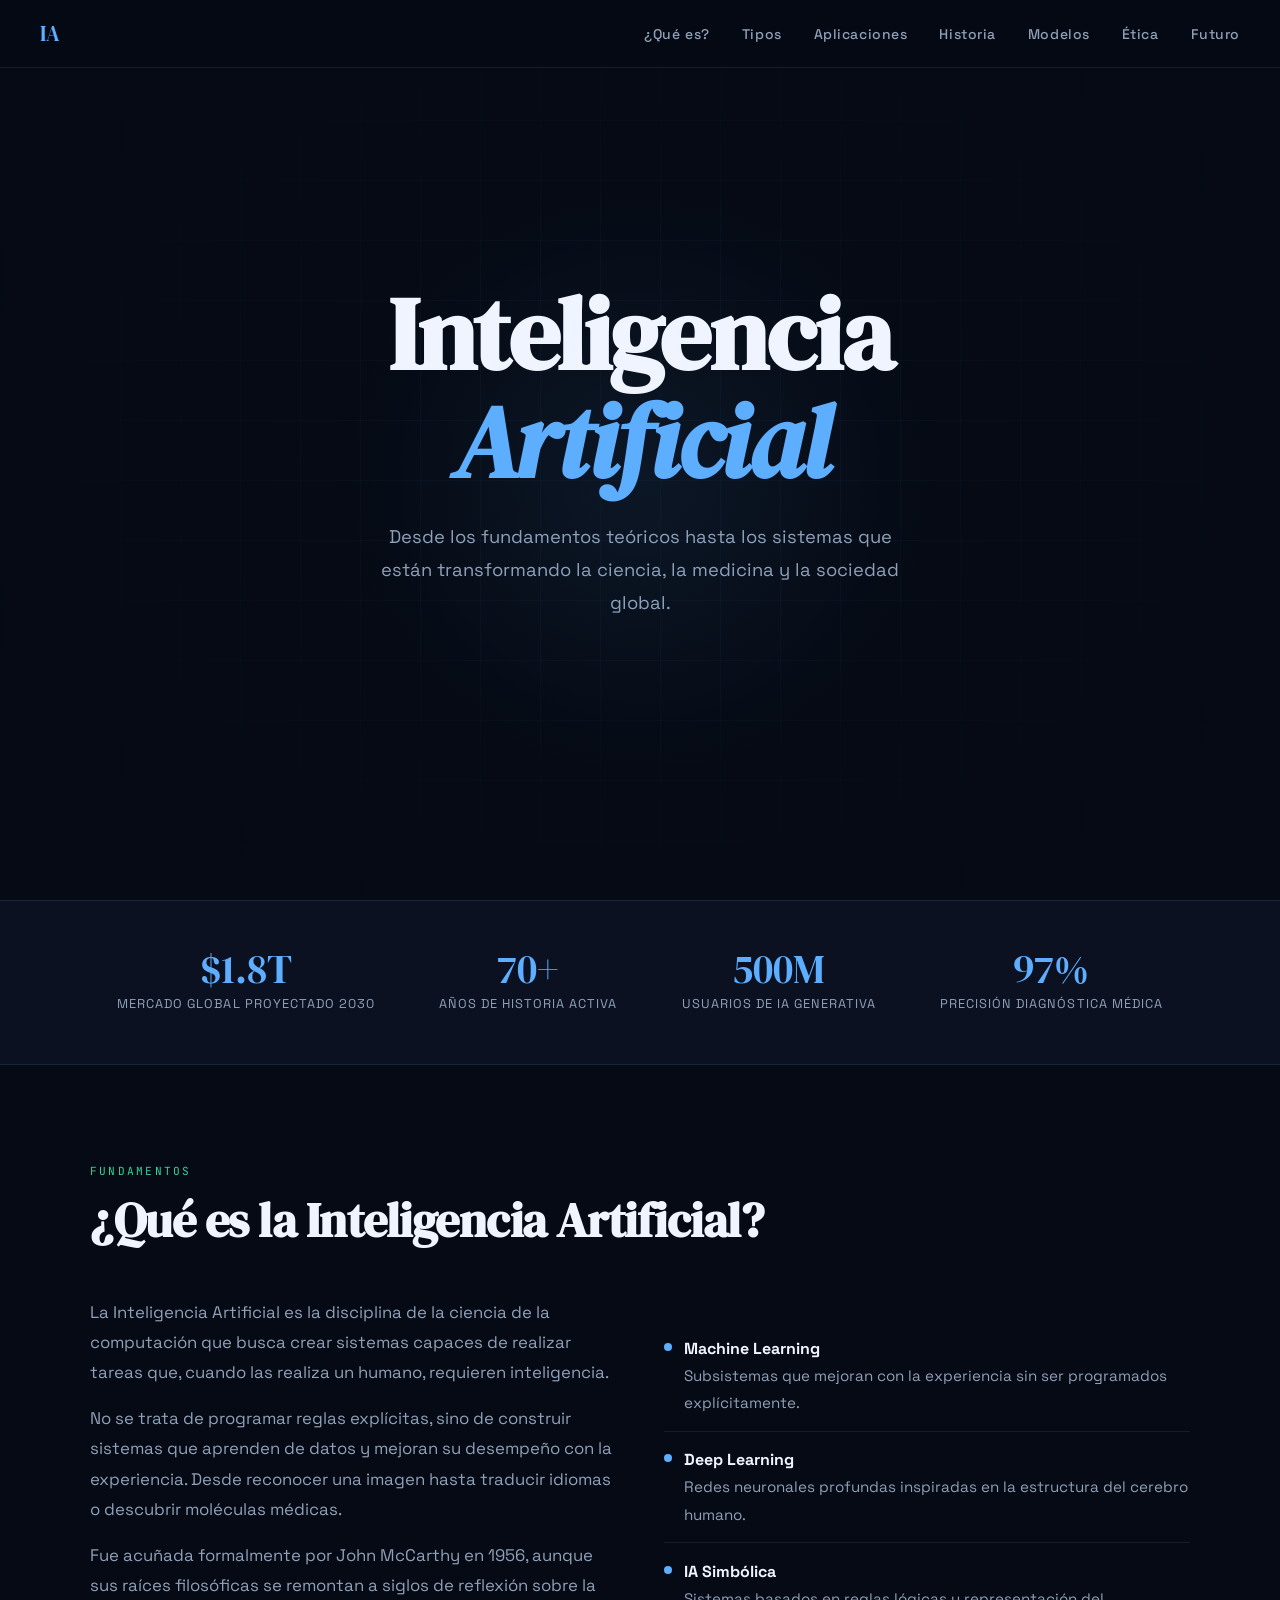
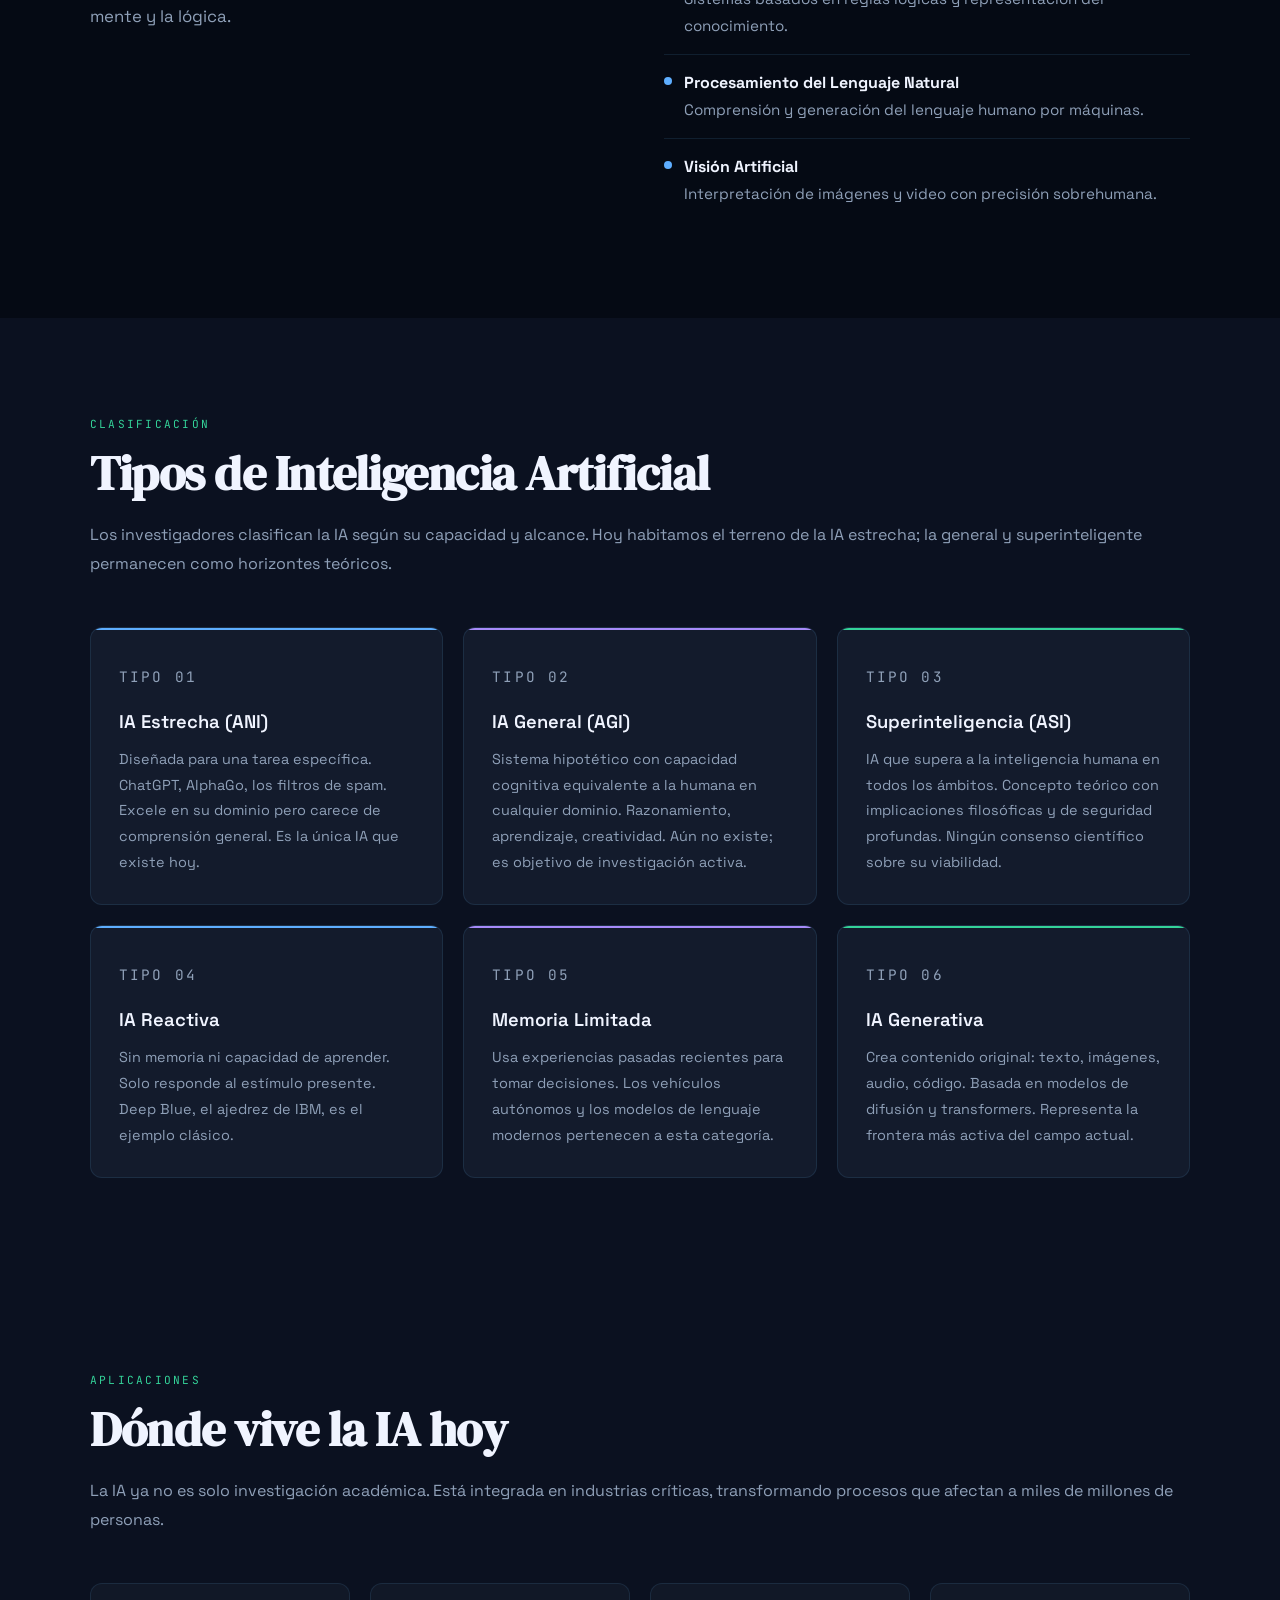
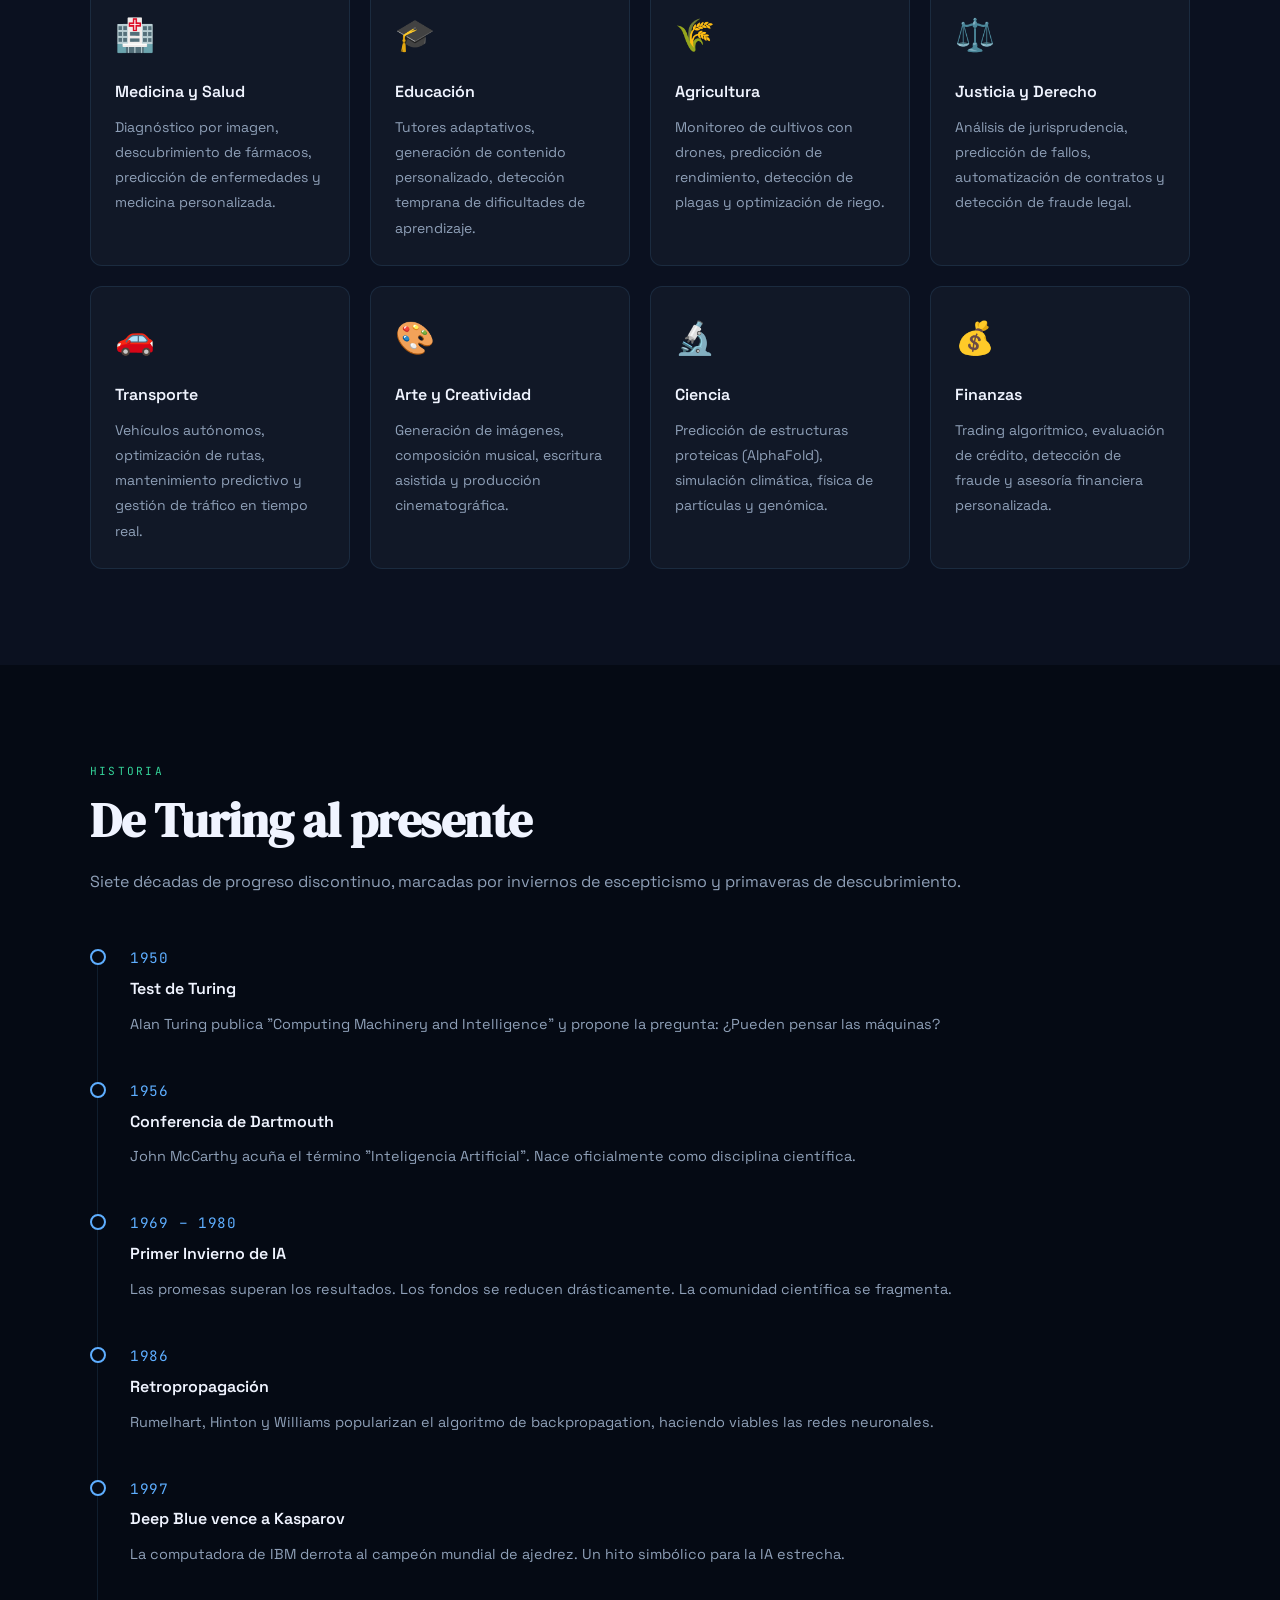
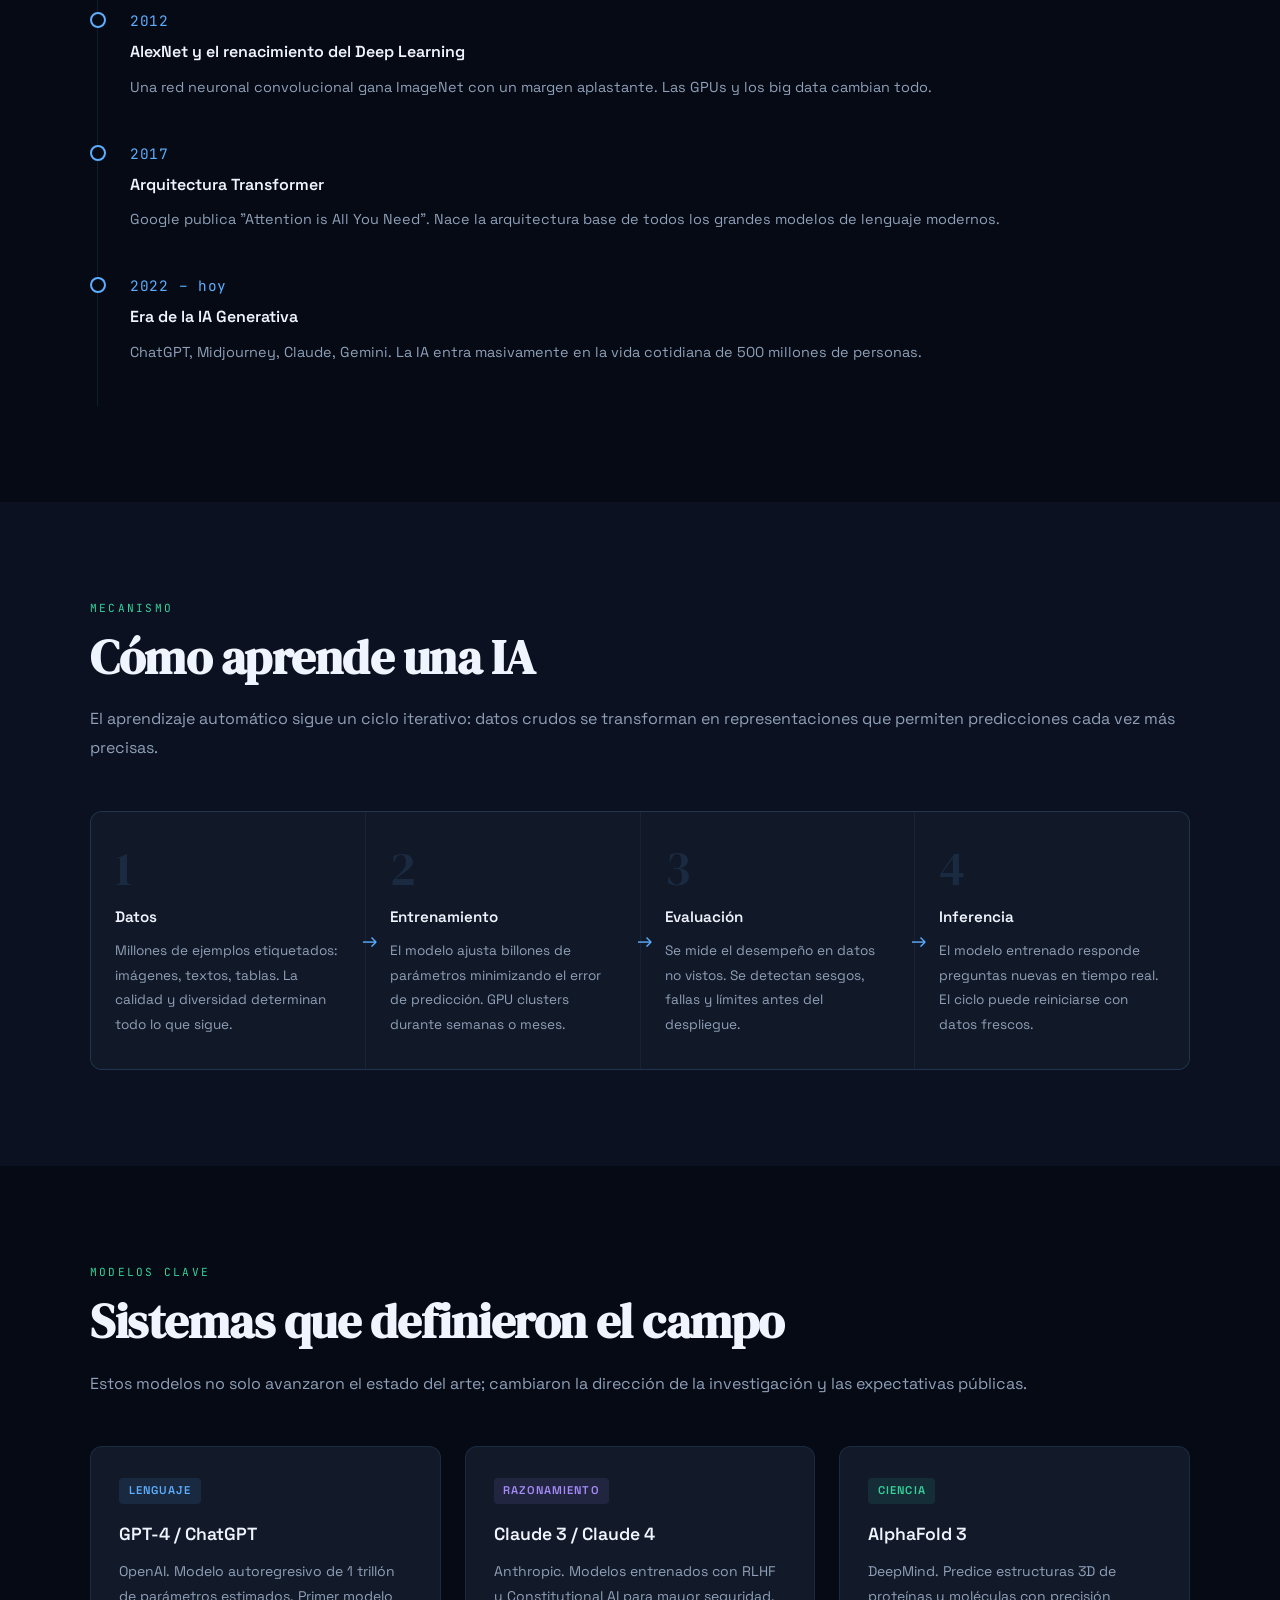
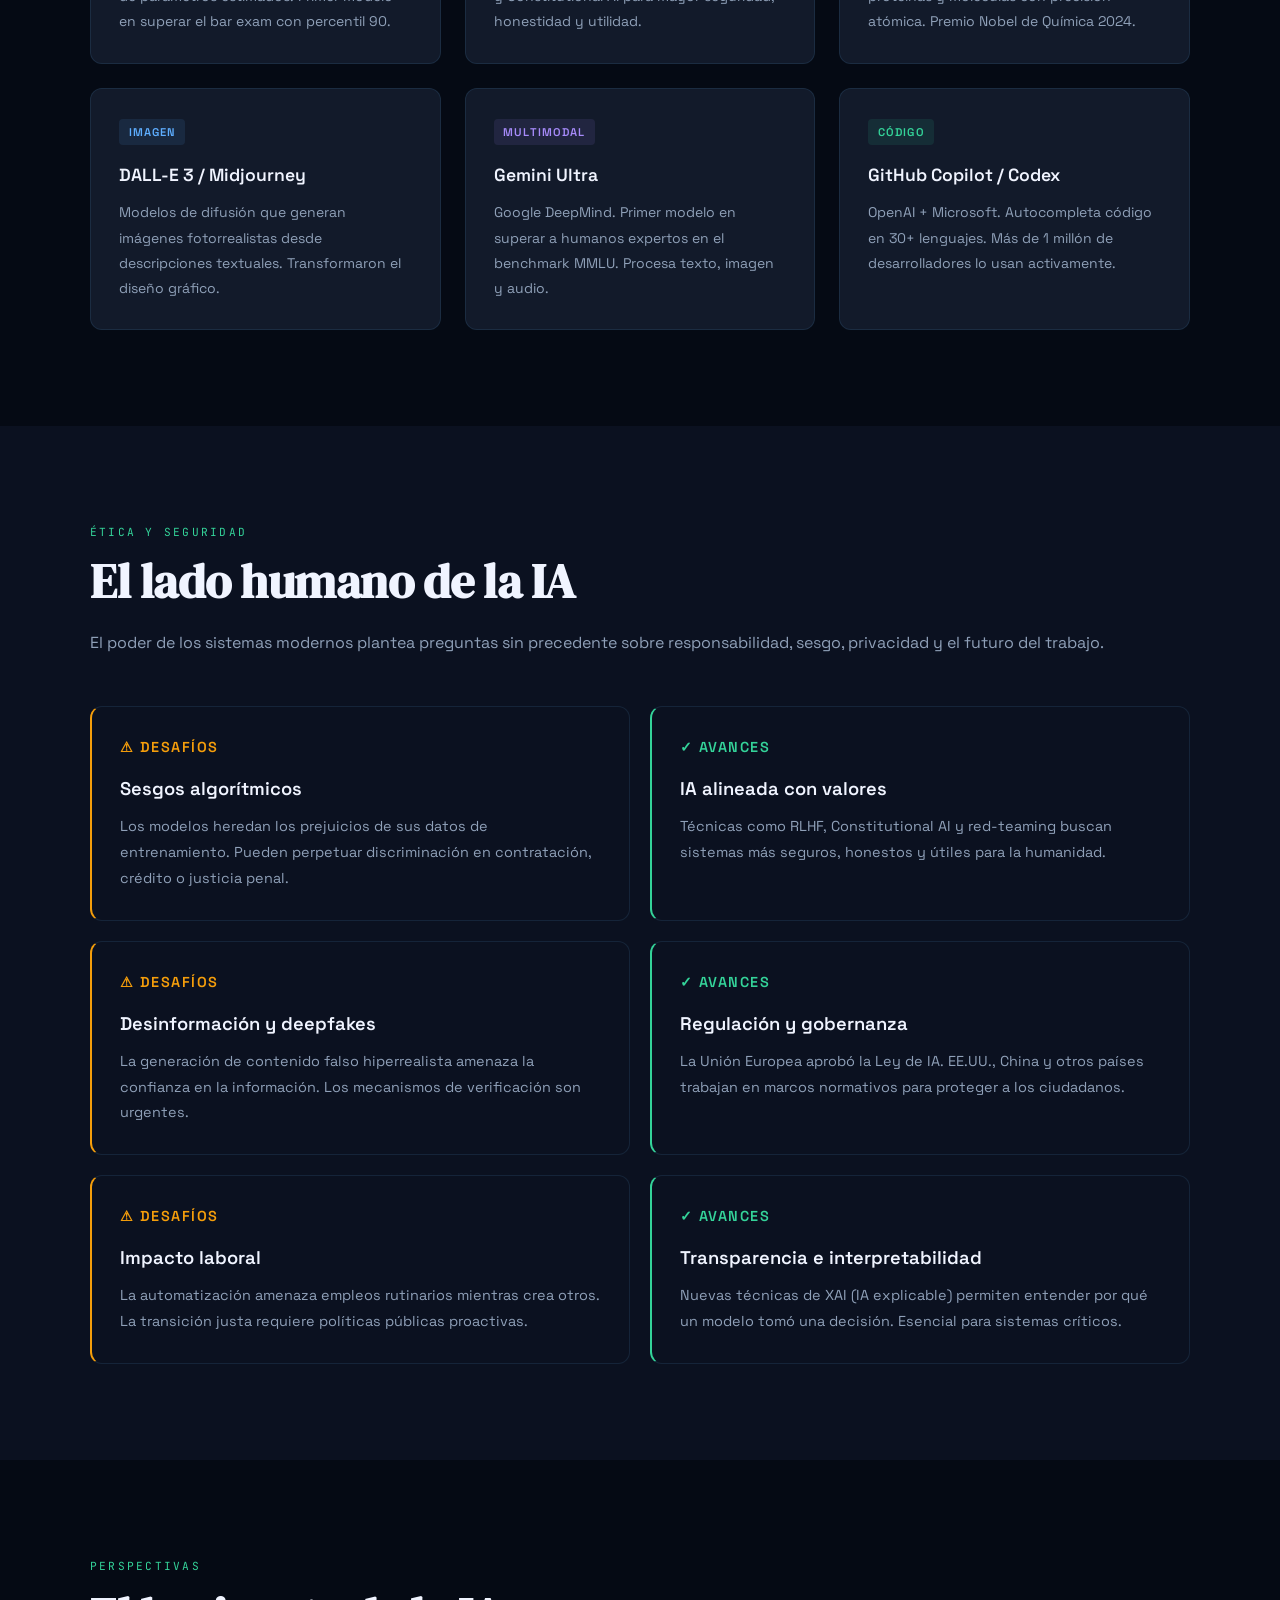
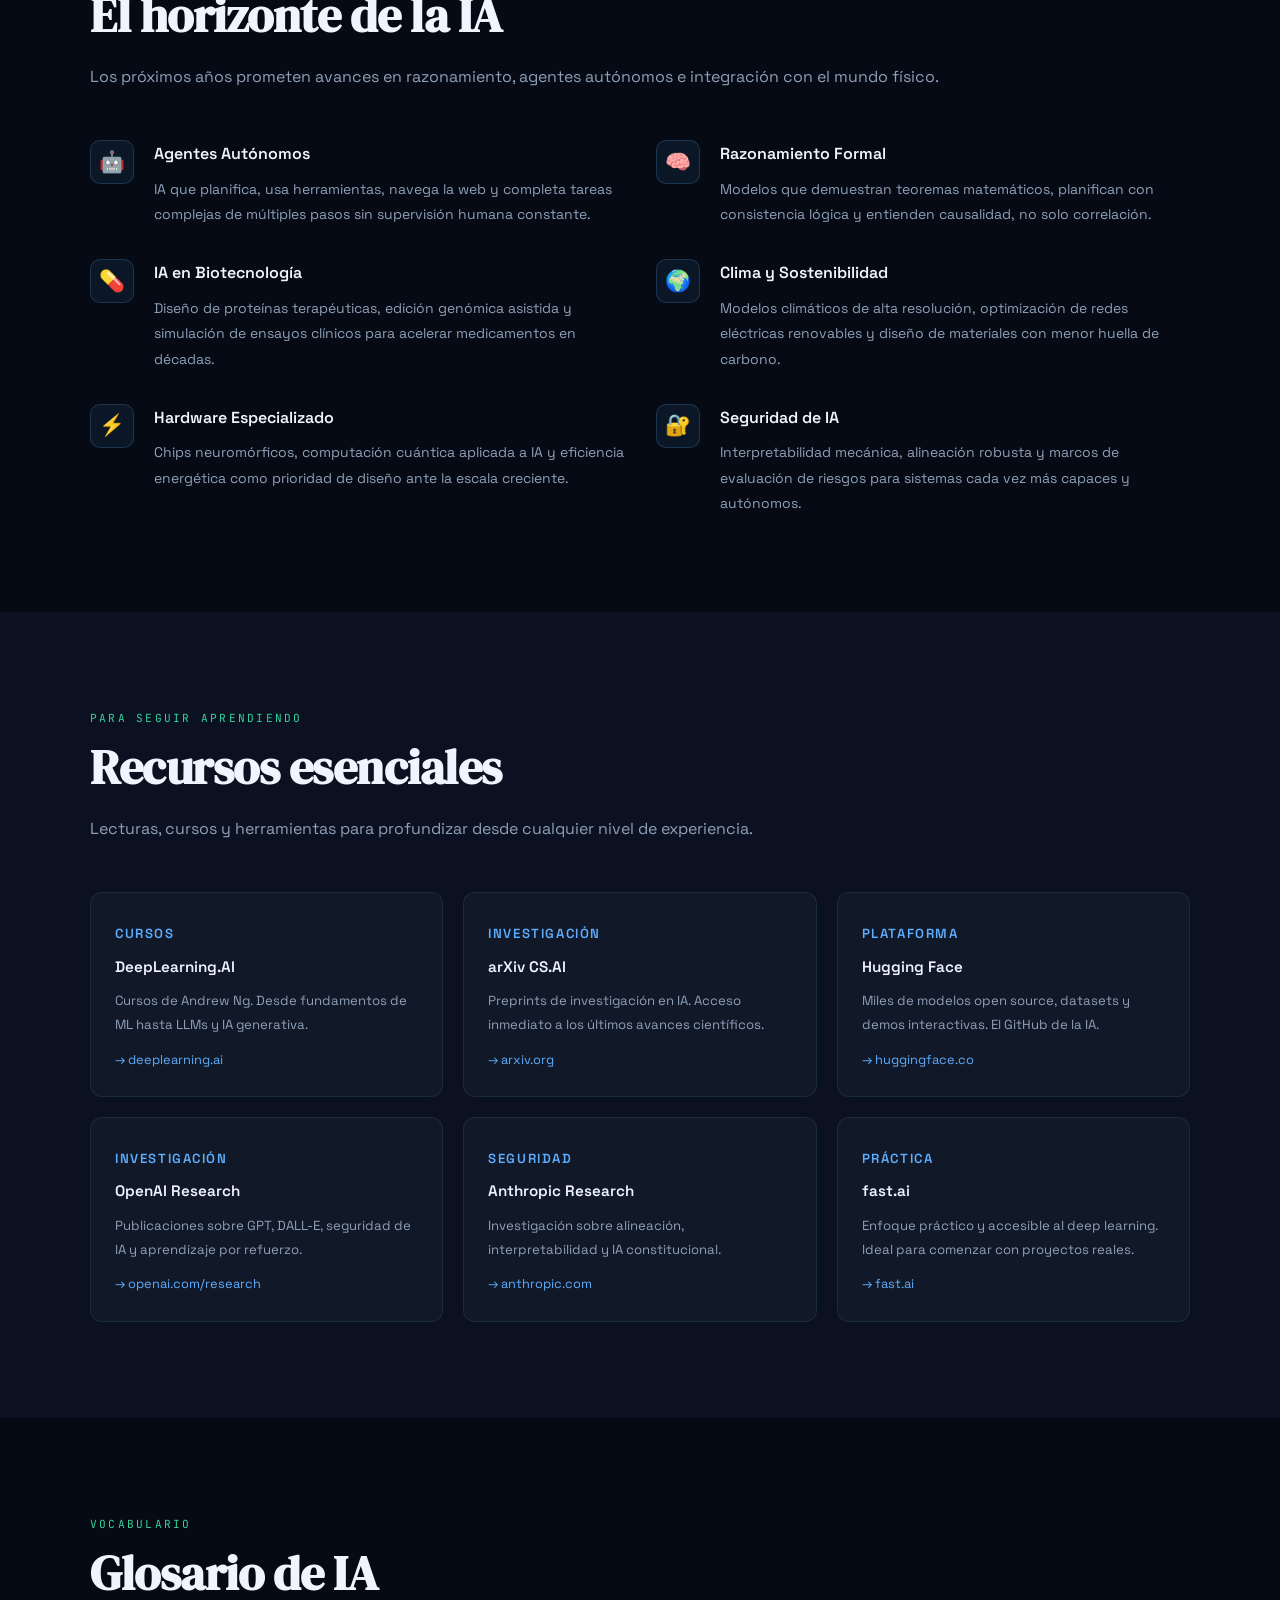
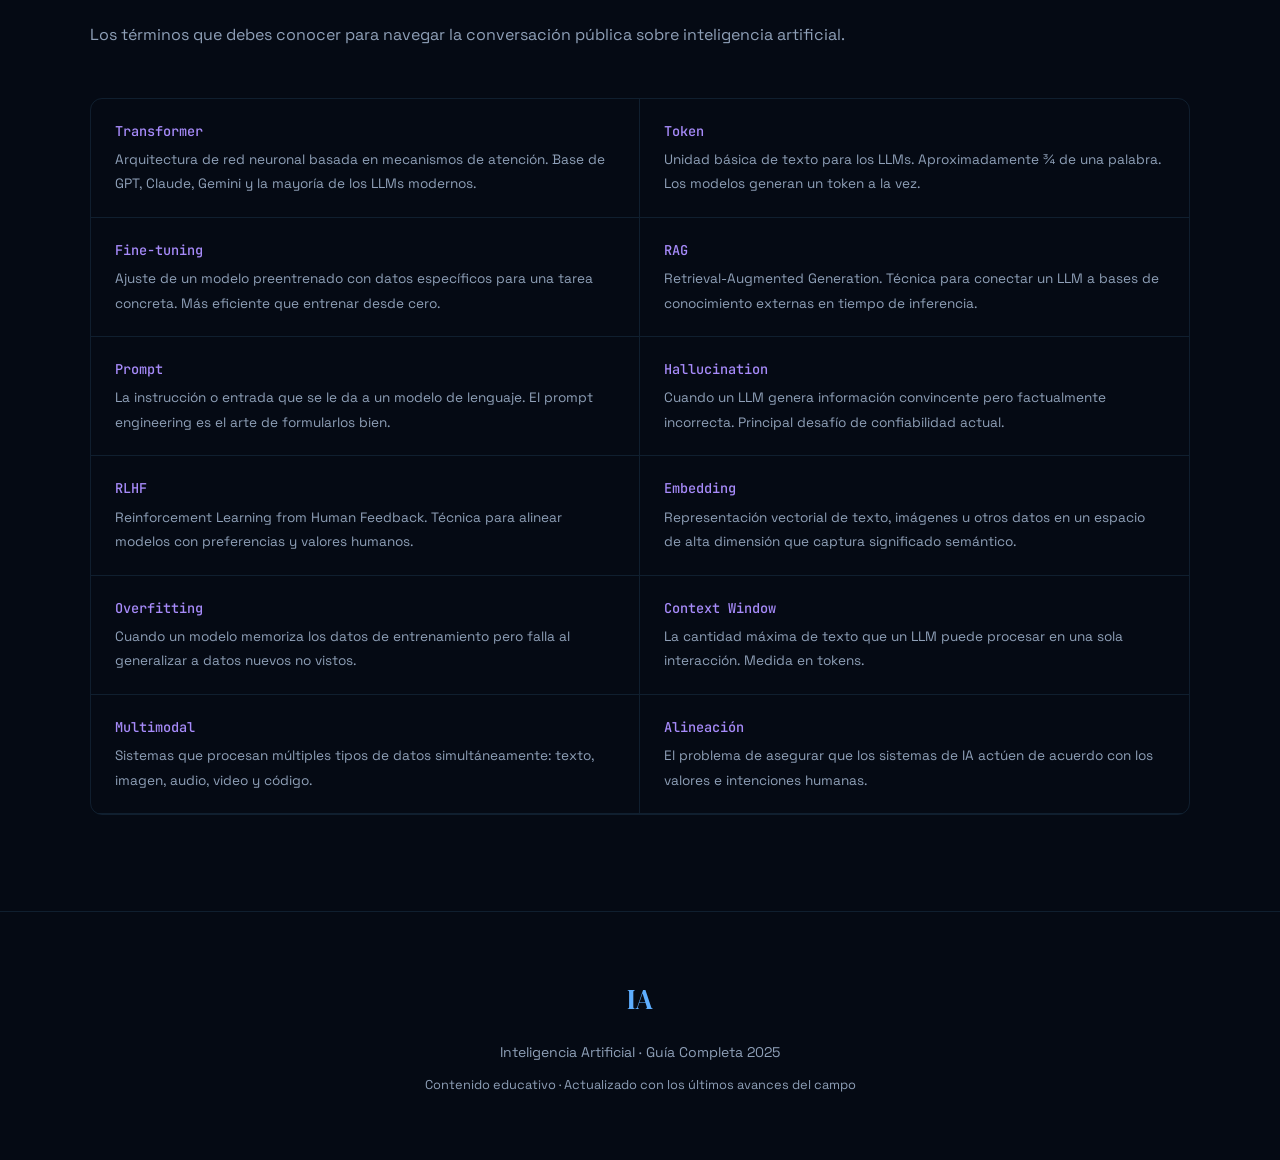
==== commit ee6ccf28: "segundo commit" ====
--- a/index.html
+++ b/index.html
@@ -538,13 +538,9 @@
 <section class="hero">
   <div class="hero-grid"></div>
   <div class="hero-glow"></div>
-  <p class="eyebrow">Guía completa · 2025</p>
   <h1>Inteligencia<br><em>Artificial</em></h1>
   <p class="hero-sub">Desde los fundamentos teóricos hasta los sistemas que están transformando la ciencia, la medicina y la sociedad global.</p>
-  <div class="hero-cta">
-    <a href="#que-es" class="btn btn-primary">Explorar ↓</a>
-    <a href="#glosario" class="btn btn-ghost">Glosario</a>
-  </div>
+  
 </section>
 
 <!-- STATS BAR -->
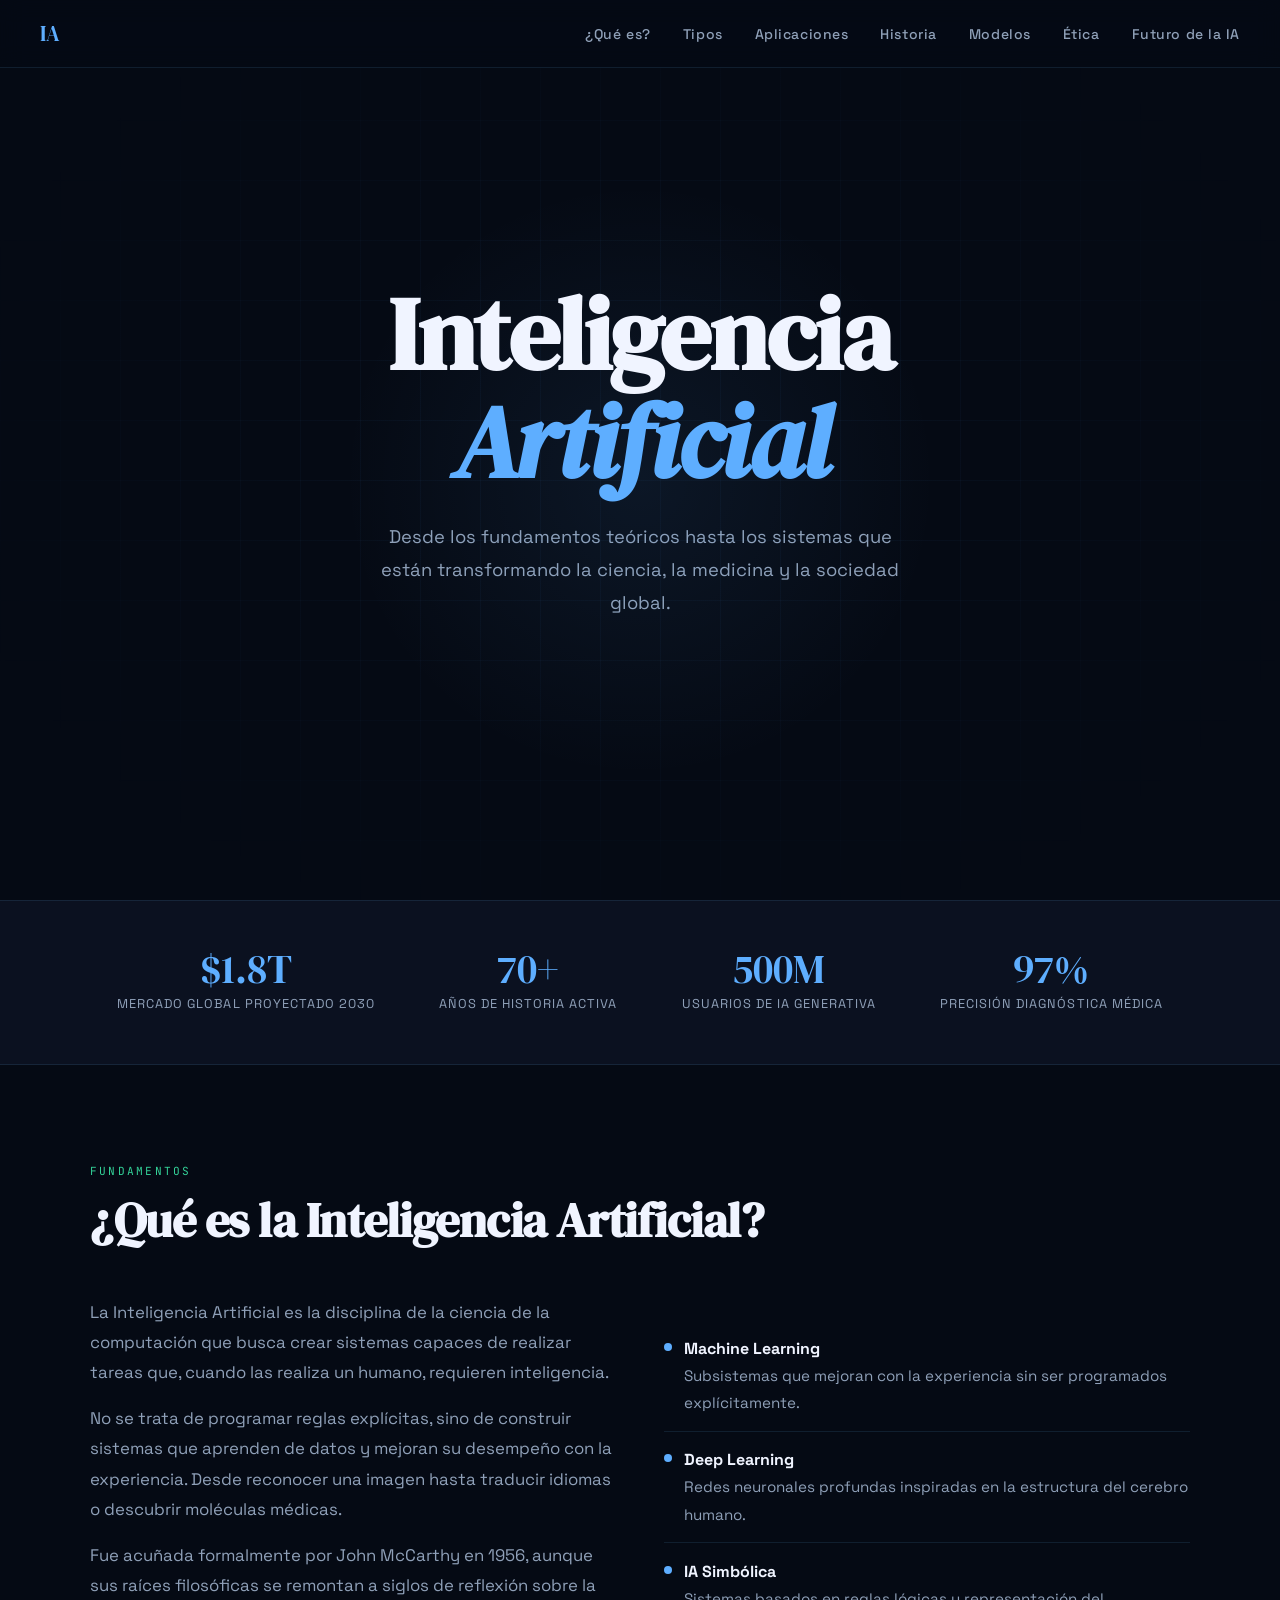
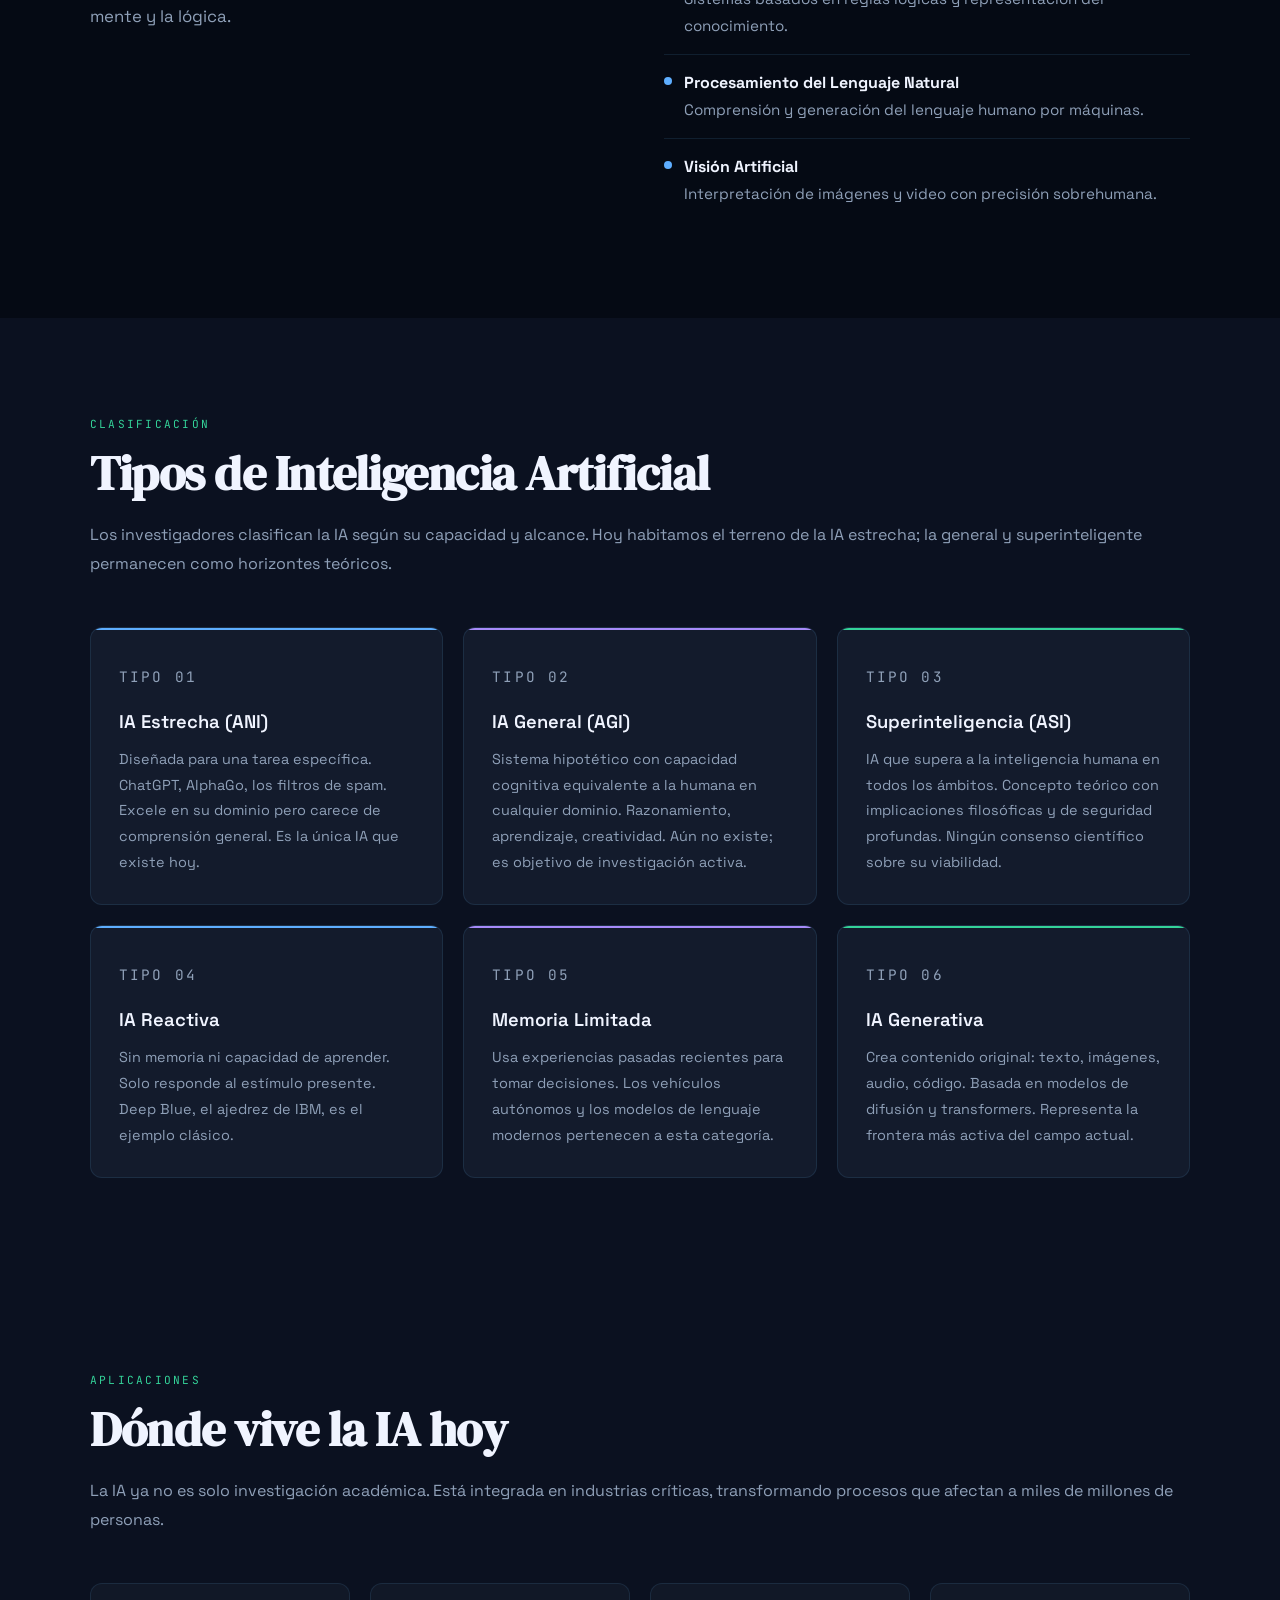
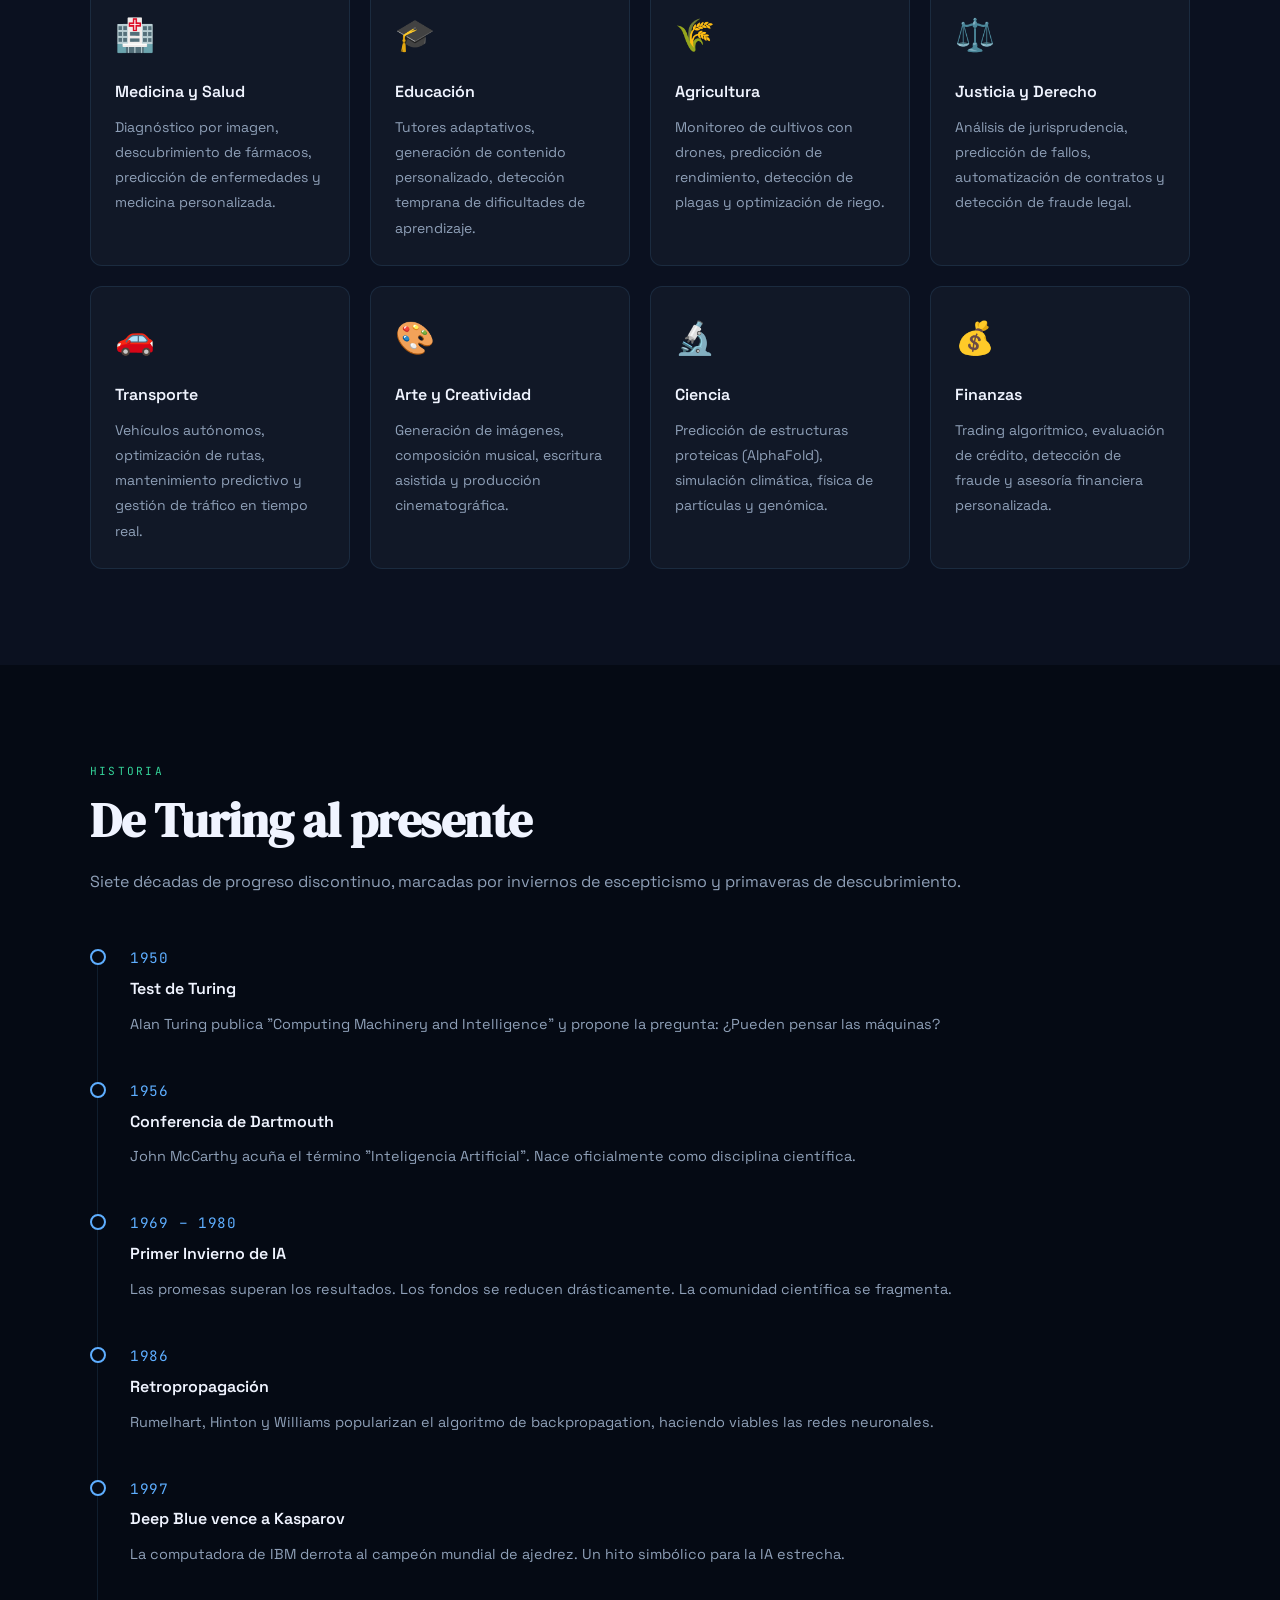
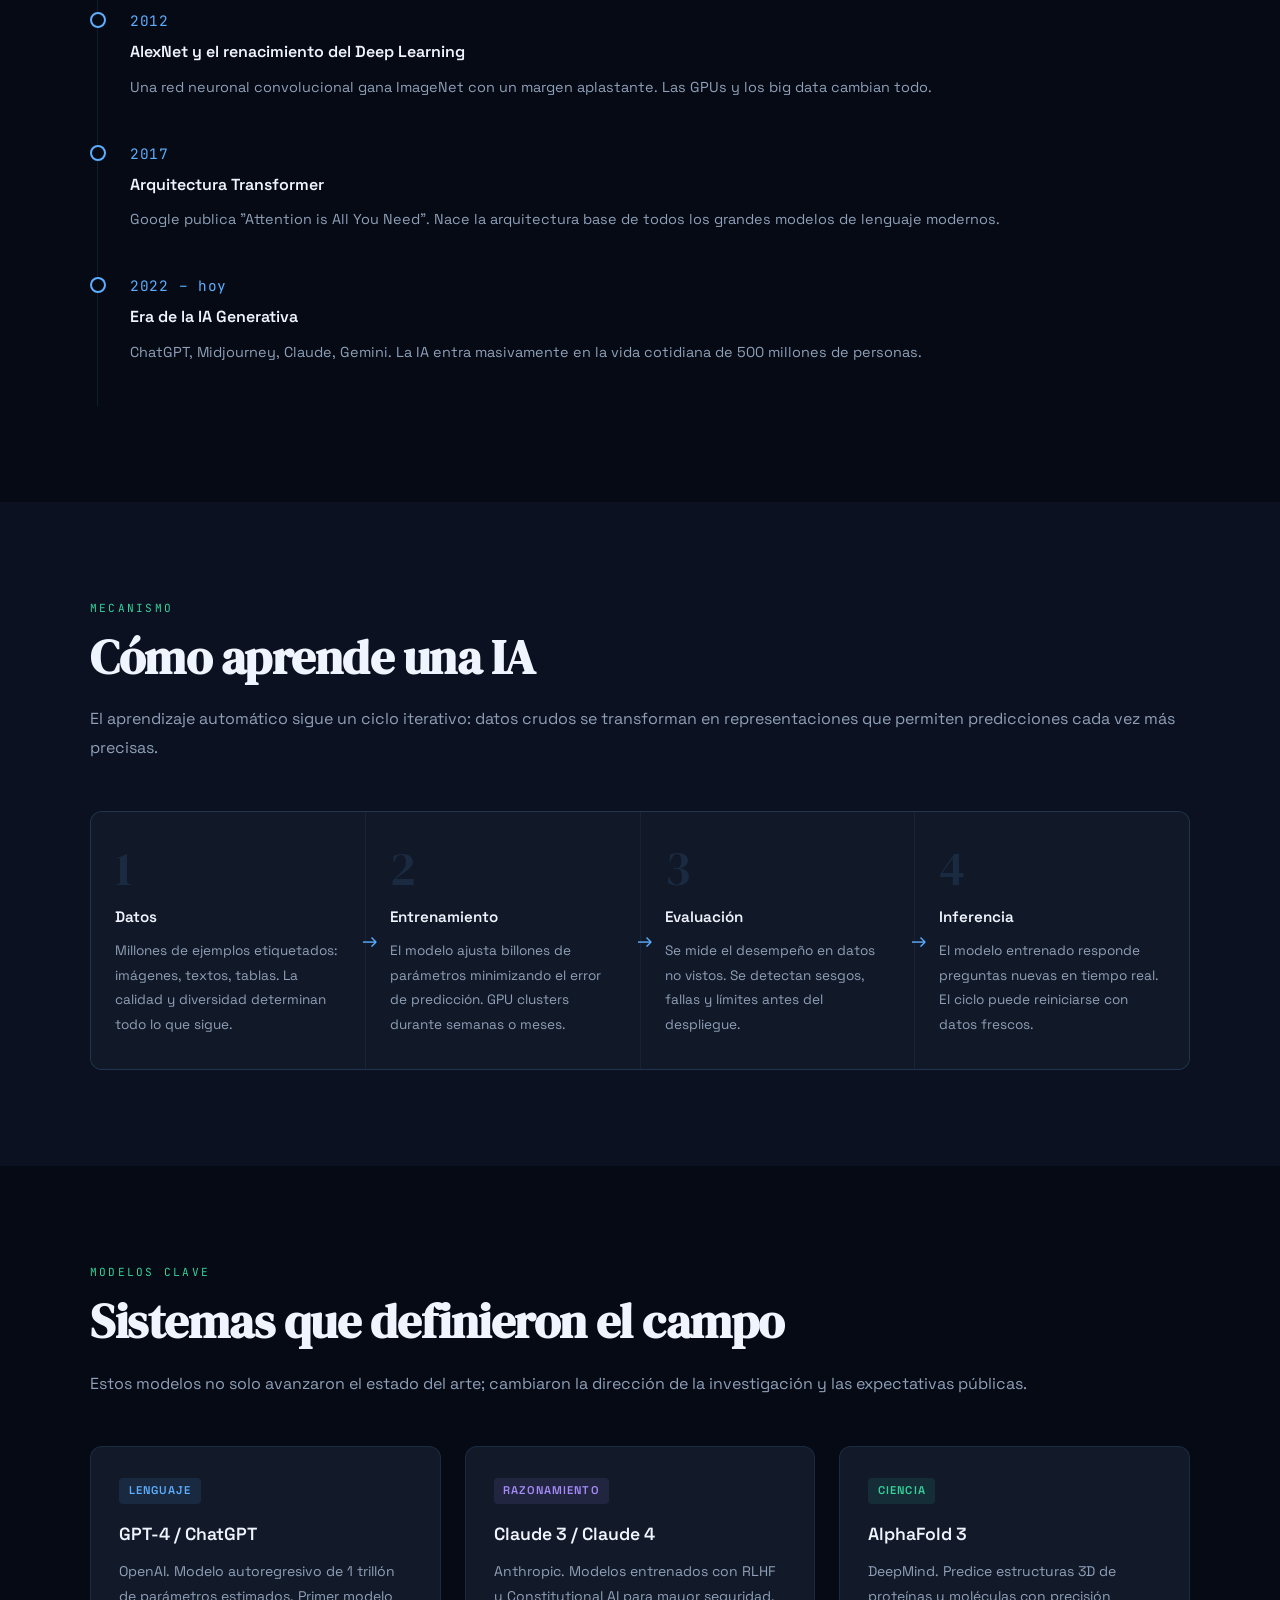
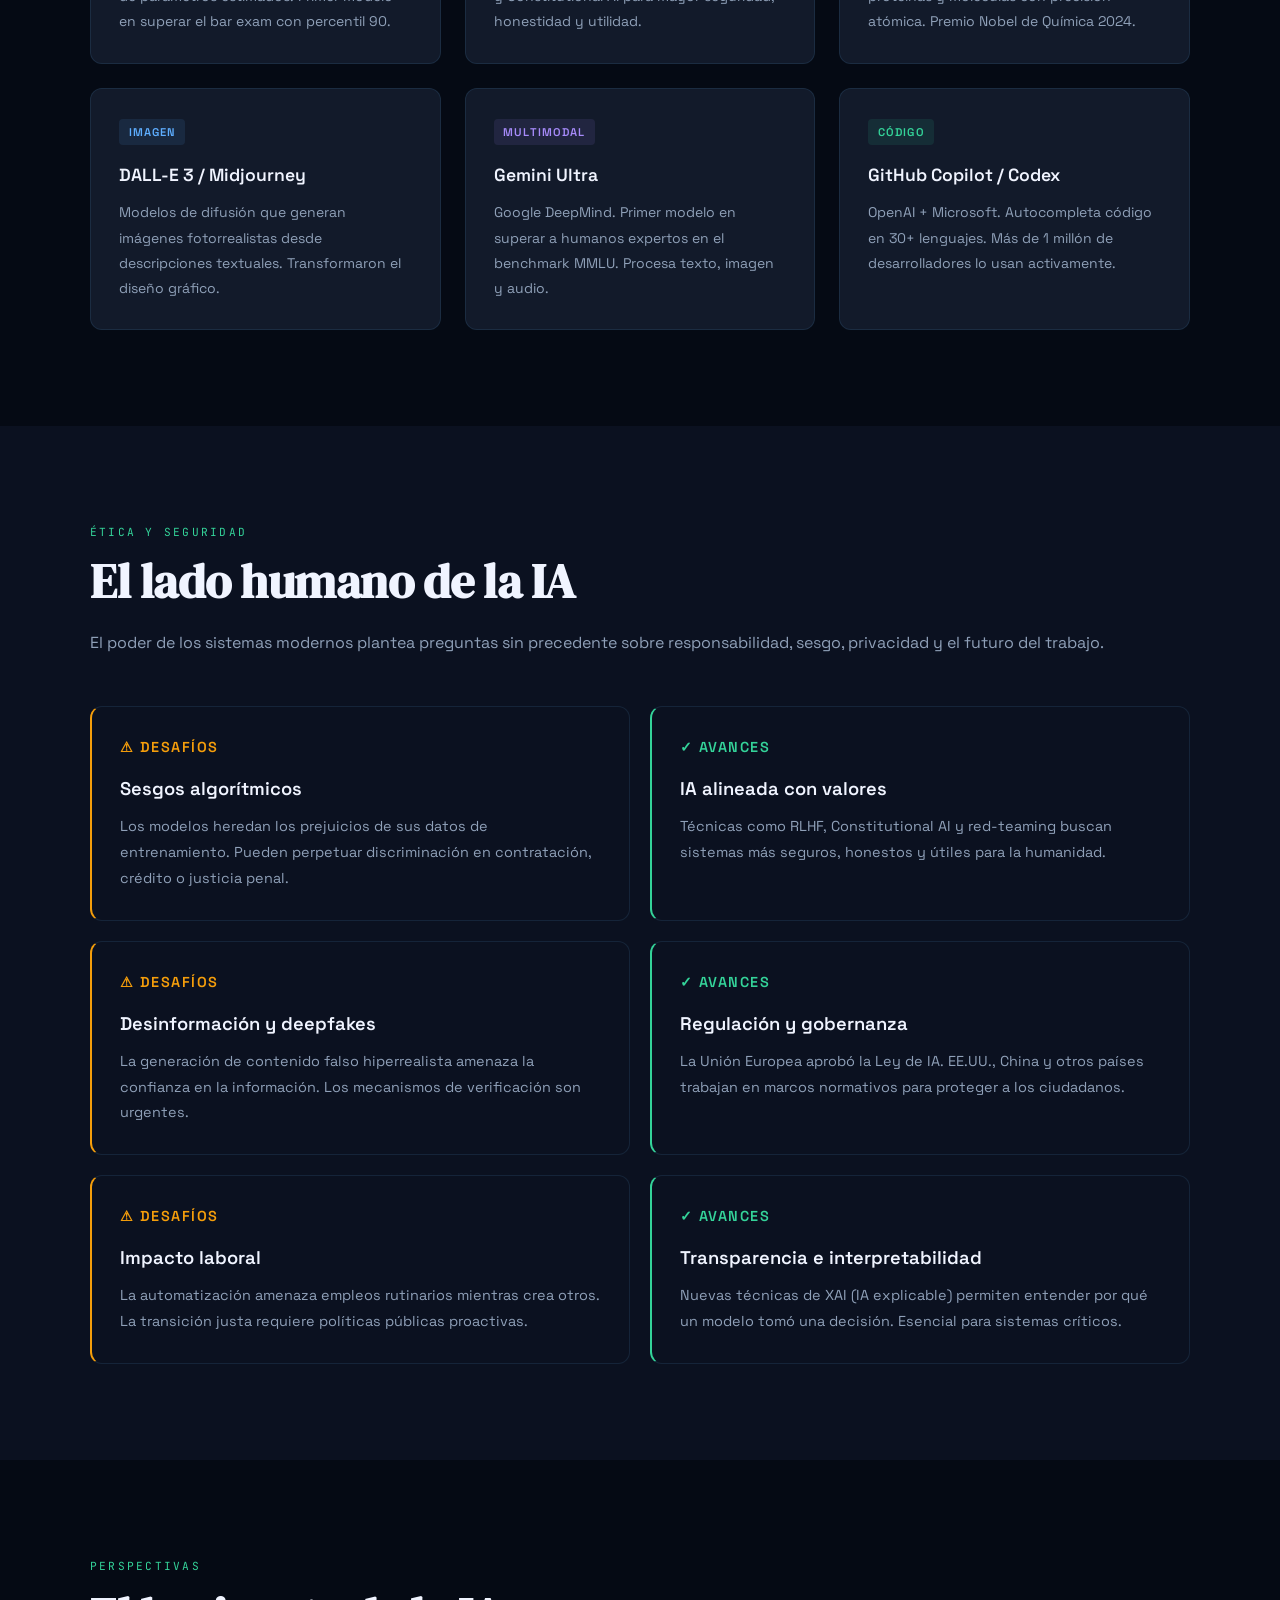
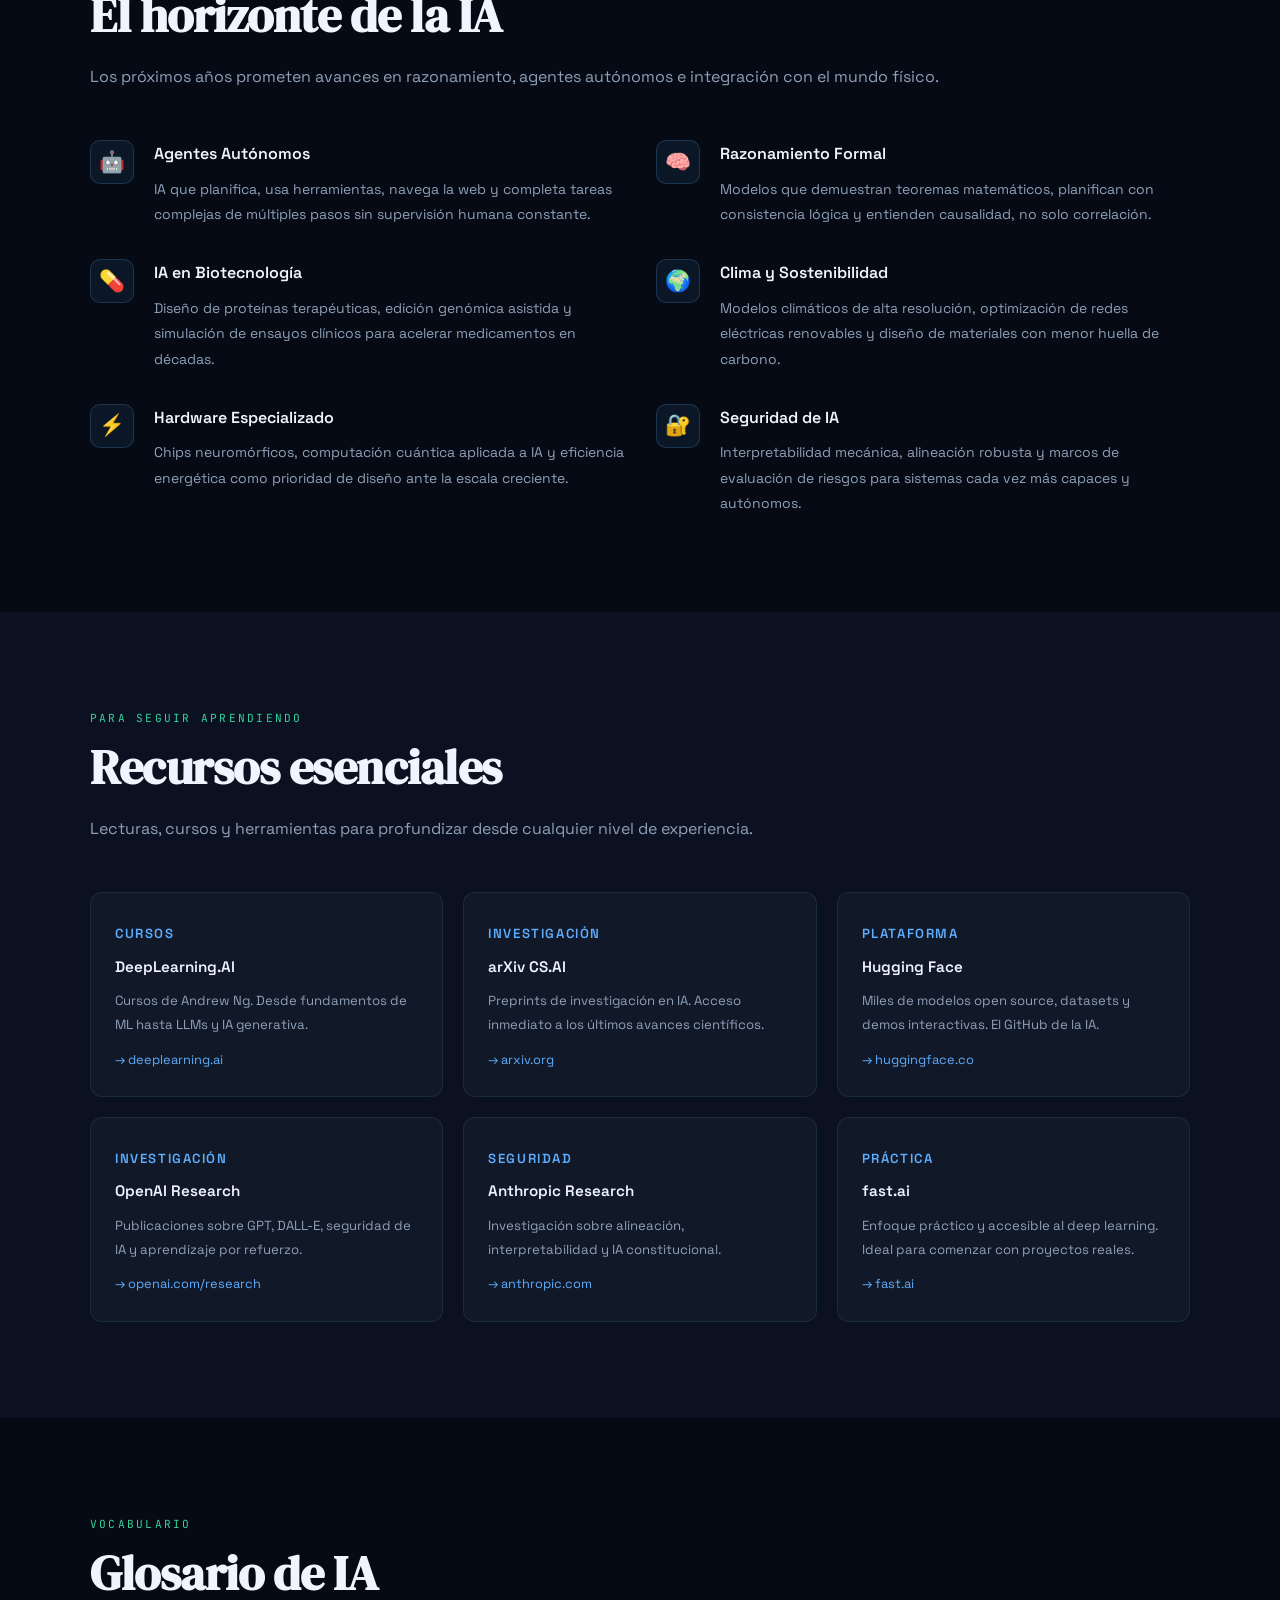
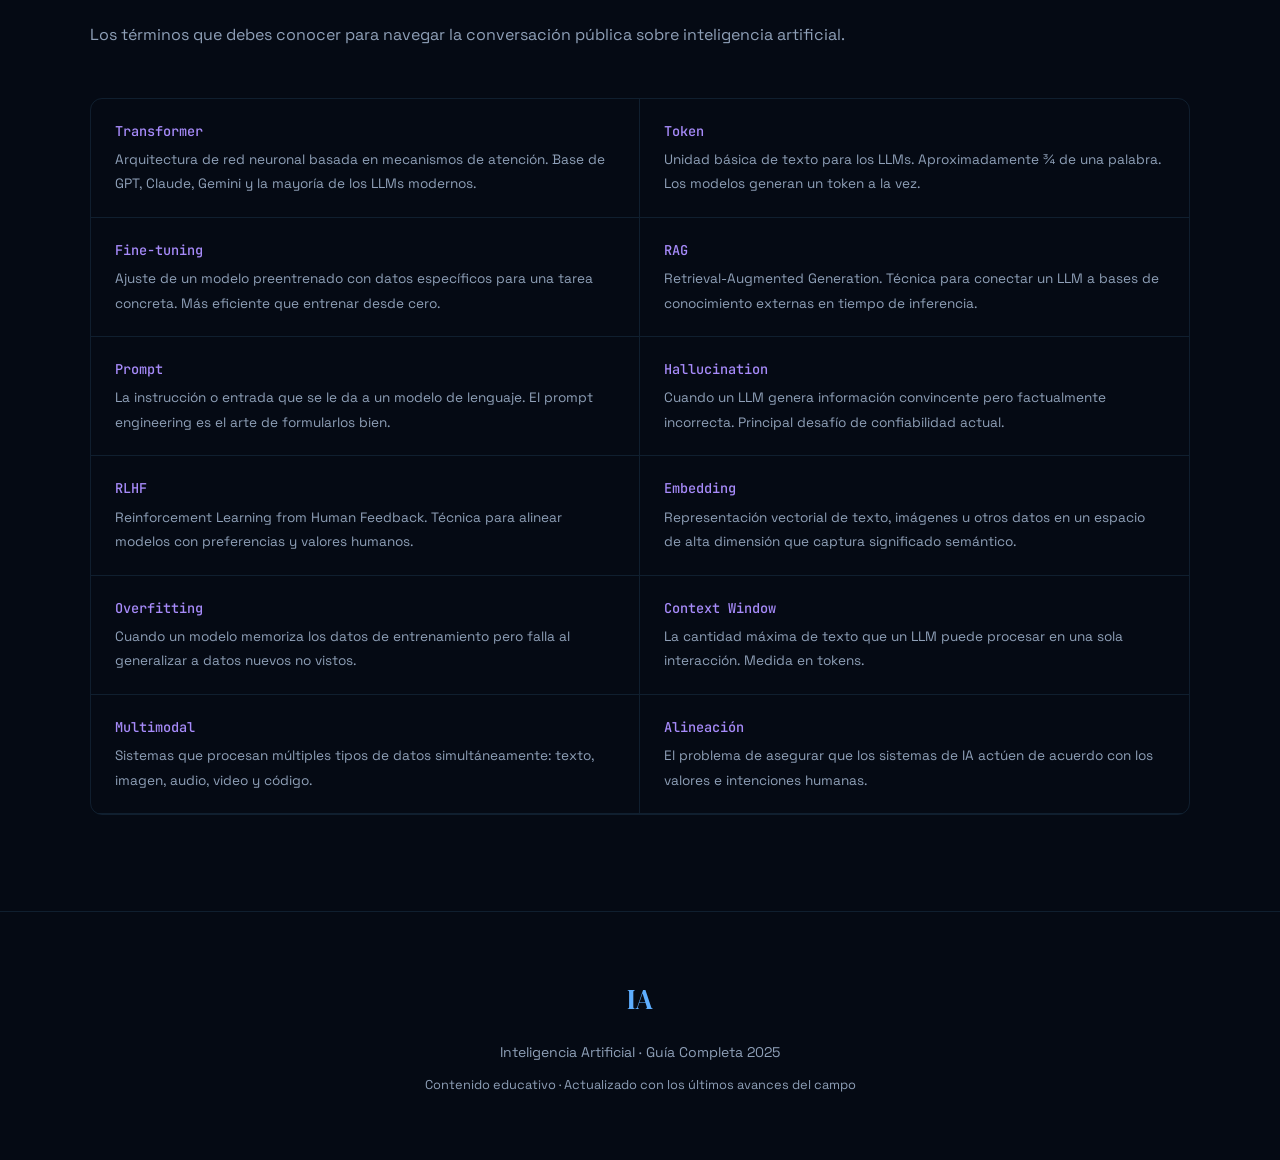
==== commit 10fb505d: "commit" ====
--- a/index.html
+++ b/index.html
@@ -6,517 +6,7 @@
 <title>Inteligencia Artificial — Guía Completa</title>
 <link rel="preconnect" href="https://fonts.googleapis.com">
 <link href="https://fonts.googleapis.com/css2?family=Space+Grotesk:wght@300;400;500;600;700&family=DM+Serif+Display:ital@0;1&family=JetBrains+Mono:wght@400;500&display=swap" rel="stylesheet">
-<style>
-  *, *::before, *::after { box-sizing: border-box; margin: 0; padding: 0; }
-
-  :root {
-    --bg: #050A14;
-    --bg2: #0B1120;
-    --bg3: #111827;
-    --surface: #161F30;
-    --border: rgba(99,179,237,0.12);
-    --accent: #5EAEFF;
-    --accent2: #A78BFA;
-    --accent3: #34D399;
-    --text: #F0F4FF;
-    --muted: #8FA0B8;
-    --card-bg: rgba(22,31,48,0.8);
-  }
-
-  html { scroll-behavior: smooth; }
-  body {
-    background: var(--bg);
-    color: var(--text);
-    font-family: 'Space Grotesk', sans-serif;
-    font-size: 16px;
-    line-height: 1.7;
-    overflow-x: hidden;
-  }
-
-  /* NAV */
-  nav {
-    position: fixed; top: 0; left: 0; right: 0; z-index: 100;
-    display: flex; align-items: center; justify-content: space-between;
-    padding: 1rem 2.5rem;
-    background: rgba(5,10,20,0.85);
-    backdrop-filter: blur(12px);
-    border-bottom: 0.5px solid var(--border);
-  }
-  .nav-logo {
-    font-family: 'DM Serif Display', serif;
-    font-size: 1.3rem;
-    color: var(--accent);
-    text-decoration: none;
-    letter-spacing: 0.02em;
-  }
-  .nav-links { display: flex; gap: 2rem; list-style: none; }
-  .nav-links a {
-    color: var(--muted);
-    text-decoration: none;
-    font-size: 0.875rem;
-    font-weight: 500;
-    letter-spacing: 0.04em;
-    transition: color 0.2s;
-  }
-  .nav-links a:hover { color: var(--text); }
-
-  /* HERO */
-  .hero {
-    min-height: 100vh;
-    display: flex; flex-direction: column; justify-content: center; align-items: center;
-    text-align: center;
-    padding: 8rem 2rem 5rem;
-    position: relative;
-    overflow: hidden;
-  }
-  .hero-grid {
-    position: absolute; inset: 0;
-    background-image:
-      linear-gradient(rgba(94,174,255,0.04) 1px, transparent 1px),
-      linear-gradient(90deg, rgba(94,174,255,0.04) 1px, transparent 1px);
-    background-size: 60px 60px;
-    mask-image: radial-gradient(ellipse at center, black 30%, transparent 80%);
-  }
-  .hero-glow {
-    position: absolute; top: 20%; left: 50%; transform: translateX(-50%);
-    width: 600px; height: 600px;
-    background: radial-gradient(circle, rgba(94,174,255,0.08) 0%, transparent 70%);
-    pointer-events: none;
-  }
-  .eyebrow {
-    font-family: 'JetBrains Mono', monospace;
-    font-size: 0.75rem;
-    letter-spacing: 0.2em;
-    color: var(--accent);
-    text-transform: uppercase;
-    margin-bottom: 1.5rem;
-    opacity: 0.9;
-  }
-  h1 {
-    font-family: 'DM Serif Display', serif;
-    font-size: clamp(3rem, 8vw, 6.5rem);
-    line-height: 1.05;
-    letter-spacing: -0.02em;
-    margin-bottom: 1.5rem;
-    position: relative;
-  }
-  h1 em {
-    font-style: italic;
-    color: var(--accent);
-  }
-  .hero-sub {
-    font-size: 1.15rem;
-    color: var(--muted);
-    max-width: 540px;
-    line-height: 1.8;
-    margin-bottom: 3rem;
-  }
-  .hero-cta {
-    display: flex; gap: 1rem; flex-wrap: wrap; justify-content: center;
-  }
-  .btn {
-    display: inline-flex; align-items: center; gap: 0.5rem;
-    padding: 0.75rem 1.75rem;
-    border-radius: 6px;
-    font-family: 'Space Grotesk', sans-serif;
-    font-size: 0.875rem;
-    font-weight: 600;
-    letter-spacing: 0.03em;
-    text-decoration: none;
-    cursor: pointer;
-    transition: all 0.2s;
-    border: none;
-  }
-  .btn-primary {
-    background: var(--accent);
-    color: #050A14;
-  }
-  .btn-primary:hover { background: #89caff; transform: translateY(-1px); }
-  .btn-ghost {
-    background: transparent;
-    border: 0.5px solid var(--border);
-    color: var(--text);
-  }
-  .btn-ghost:hover { border-color: var(--accent); color: var(--accent); }
-
-  /* STATS BAR */
-  .stats-bar {
-    display: flex; justify-content: center; gap: 4rem;
-    padding: 3rem 2rem;
-    border-top: 0.5px solid var(--border);
-    border-bottom: 0.5px solid var(--border);
-    background: var(--bg2);
-    flex-wrap: wrap;
-  }
-  .stat { text-align: center; }
-  .stat-num {
-    font-family: 'DM Serif Display', serif;
-    font-size: 2.5rem;
-    color: var(--accent);
-    display: block;
-    line-height: 1;
-  }
-  .stat-label {
-    font-size: 0.8rem;
-    color: var(--muted);
-    letter-spacing: 0.08em;
-    text-transform: uppercase;
-    margin-top: 0.3rem;
-  }
-
-  /* SECTIONS */
-  section { padding: 6rem 2rem; }
-  .container { max-width: 1100px; margin: 0 auto; }
-  .section-label {
-    font-family: 'JetBrains Mono', monospace;
-    font-size: 0.7rem;
-    letter-spacing: 0.2em;
-    color: var(--accent3);
-    text-transform: uppercase;
-    margin-bottom: 0.75rem;
-  }
-  h2 {
-    font-family: 'DM Serif Display', serif;
-    font-size: clamp(2rem, 4vw, 3rem);
-    line-height: 1.15;
-    letter-spacing: -0.01em;
-    margin-bottom: 1.25rem;
-  }
-  h3 {
-    font-family: 'Space Grotesk', sans-serif;
-    font-size: 1.15rem;
-    font-weight: 600;
-    margin-bottom: 0.6rem;
-  }
-  p { color: var(--muted); line-height: 1.8; }
-
-  /* QUÉ ES IA */
-  .what-grid {
-    display: grid;
-    grid-template-columns: 1fr 1fr;
-    gap: 3rem;
-    margin-top: 3rem;
-    align-items: start;
-  }
-  .what-text p + p { margin-top: 1rem; }
-  .what-text p { font-size: 1.05rem; }
-  .concept-list { list-style: none; margin-top: 1.5rem; }
-  .concept-list li {
-    display: flex; align-items: flex-start; gap: 0.75rem;
-    padding: 0.9rem 0;
-    border-bottom: 0.5px solid var(--border);
-  }
-  .concept-list li:last-child { border-bottom: none; }
-  .concept-dot {
-    width: 8px; height: 8px;
-    border-radius: 50%;
-    background: var(--accent);
-    margin-top: 0.5rem;
-    flex-shrink: 0;
-  }
-  .concept-list span { color: var(--muted); font-size: 0.95rem; }
-  .concept-list strong { color: var(--text); display: block; font-size: 1rem; }
-
-  /* TIPOS */
-  .tipos-grid {
-    display: grid;
-    grid-template-columns: repeat(3, 1fr);
-    gap: 1.25rem;
-    margin-top: 3rem;
-  }
-  .tipo-card {
-    background: var(--card-bg);
-    border: 0.5px solid var(--border);
-    border-radius: 12px;
-    padding: 1.75rem;
-    transition: border-color 0.2s, transform 0.2s;
-    position: relative;
-    overflow: hidden;
-  }
-  .tipo-card::before {
-    content: '';
-    position: absolute; top: 0; left: 0; right: 0; height: 2px;
-  }
-  .tipo-card.blue::before { background: var(--accent); }
-  .tipo-card.purple::before { background: var(--accent2); }
-  .tipo-card.green::before { background: var(--accent3); }
-  .tipo-card:hover { border-color: rgba(94,174,255,0.25); transform: translateY(-3px); }
-  .tipo-num {
-    font-family: 'JetBrains Mono', monospace;
-    font-size: 0.7rem;
-    letter-spacing: 0.15em;
-    color: var(--muted);
-    margin-bottom: 1rem;
-  }
-  .tipo-card p { font-size: 0.9rem; margin-top: 0.5rem; }
-
-  /* APLICACIONES */
-  .apps-section { background: var(--bg2); }
-  .apps-grid {
-    display: grid;
-    grid-template-columns: repeat(auto-fit, minmax(220px, 1fr));
-    gap: 1.25rem;
-    margin-top: 3rem;
-  }
-  .app-card {
-    background: var(--bg3);
-    border: 0.5px solid var(--border);
-    border-radius: 12px;
-    padding: 1.5rem;
-    transition: border-color 0.2s;
-  }
-  .app-card:hover { border-color: rgba(94,174,255,0.2); }
-  .app-icon {
-    font-size: 2rem;
-    margin-bottom: 1rem;
-    display: block;
-  }
-  .app-card h3 { font-size: 1rem; }
-  .app-card p { font-size: 0.875rem; margin-top: 0.4rem; }
-
-  /* HISTORIA TIMELINE */
-  .timeline { margin-top: 3rem; position: relative; }
-  .timeline::before {
-    content: '';
-    position: absolute; left: 7px; top: 8px; bottom: 0;
-    width: 1px; background: var(--border);
-  }
-  .tl-item {
-    display: flex; gap: 1.5rem;
-    padding-bottom: 2.5rem;
-    position: relative;
-  }
-  .tl-dot {
-    width: 16px; height: 16px;
-    border-radius: 50%;
-    background: var(--bg); border: 2px solid var(--accent);
-    flex-shrink: 0; margin-top: 4px;
-    z-index: 1;
-  }
-  .tl-year {
-    font-family: 'JetBrains Mono', monospace;
-    font-size: 0.8rem;
-    color: var(--accent);
-    letter-spacing: 0.05em;
-    margin-bottom: 0.25rem;
-  }
-  .tl-item h3 { font-size: 1rem; }
-  .tl-item p { font-size: 0.9rem; }
-
-  /* CÓMO FUNCIONA */
-  .how-section { background: var(--bg2); }
-  .steps-grid {
-    display: grid;
-    grid-template-columns: repeat(4, 1fr);
-    gap: 1px;
-    background: var(--border);
-    border: 0.5px solid var(--border);
-    border-radius: 12px;
-    overflow: hidden;
-    margin-top: 3rem;
-  }
-  .step {
-    background: var(--bg3);
-    padding: 2rem 1.5rem;
-    position: relative;
-  }
-  .step-arrow {
-    position: absolute; right: -12px; top: 50%;
-    transform: translateY(-50%);
-    color: var(--accent);
-    font-size: 1.2rem;
-    z-index: 2;
-  }
-  .step-num {
-    font-family: 'DM Serif Display', serif;
-    font-size: 3rem;
-    color: rgba(94,174,255,0.12);
-    line-height: 1;
-    margin-bottom: 0.75rem;
-  }
-  .step h3 { font-size: 0.95rem; }
-  .step p { font-size: 0.85rem; margin-top: 0.4rem; }
-
-  /* MODELOS */
-  .models-grid {
-    display: grid;
-    grid-template-columns: repeat(3, 1fr);
-    gap: 1.5rem;
-    margin-top: 3rem;
-  }
-  .model-card {
-    background: var(--card-bg);
-    border: 0.5px solid var(--border);
-    border-radius: 12px;
-    padding: 1.75rem;
-  }
-  .model-tag {
-    display: inline-block;
-    padding: 0.2rem 0.6rem;
-    border-radius: 4px;
-    font-size: 0.7rem;
-    font-weight: 600;
-    letter-spacing: 0.1em;
-    text-transform: uppercase;
-    margin-bottom: 1rem;
-  }
-  .tag-azul { background: rgba(94,174,255,0.1); color: var(--accent); }
-  .tag-morado { background: rgba(167,139,250,0.1); color: var(--accent2); }
-  .tag-verde { background: rgba(52,211,153,0.1); color: var(--accent3); }
-  .model-card h3 { font-size: 1.1rem; }
-  .model-card p { font-size: 0.875rem; margin-top: 0.5rem; }
-
-  /* ÉTICA */
-  .etica-section { background: var(--bg2); }
-  .etica-grid {
-    display: grid;
-    grid-template-columns: 1fr 1fr;
-    gap: 1.25rem;
-    margin-top: 3rem;
-  }
-  .etica-card {
-    border: 0.5px solid var(--border);
-    border-radius: 12px;
-    padding: 1.75rem;
-  }
-  .etica-card.warn { border-left: 2px solid #F59E0B; }
-  .etica-card.ok { border-left: 2px solid var(--accent3); }
-  .etica-label {
-    font-size: 0.7rem;
-    font-weight: 600;
-    letter-spacing: 0.1em;
-    text-transform: uppercase;
-    margin-bottom: 0.75rem;
-  }
-  .warn .etica-label { color: #F59E0B; }
-  .ok .etica-label { color: var(--accent3); }
-  .etica-card p { font-size: 0.9rem; }
-
-  /* FUTURO */
-  .futuro-items {
-    display: grid;
-    grid-template-columns: repeat(2, 1fr);
-    gap: 2rem;
-    margin-top: 3rem;
-  }
-  .futuro-item {
-    display: flex; gap: 1.25rem;
-    align-items: flex-start;
-  }
-  .futuro-icon {
-    width: 44px; height: 44px; flex-shrink: 0;
-    border-radius: 10px;
-    background: rgba(94,174,255,0.08);
-    border: 0.5px solid rgba(94,174,255,0.2);
-    display: flex; align-items: center; justify-content: center;
-    font-size: 1.3rem;
-  }
-  .futuro-item h3 { font-size: 1rem; }
-  .futuro-item p { font-size: 0.875rem; margin-top: 0.3rem; }
-
-  /* RECURSOS */
-  .recursos-section { background: var(--bg2); }
-  .recursos-grid {
-    display: grid;
-    grid-template-columns: repeat(3, 1fr);
-    gap: 1.25rem;
-    margin-top: 3rem;
-  }
-  .recurso-card {
-    background: var(--bg3);
-    border: 0.5px solid var(--border);
-    border-radius: 12px;
-    padding: 1.5rem;
-    text-decoration: none;
-    display: block;
-    transition: border-color 0.2s, transform 0.2s;
-  }
-  .recurso-card:hover { border-color: var(--accent); transform: translateY(-2px); }
-  .recurso-type {
-    font-size: 0.7rem;
-    font-weight: 600;
-    letter-spacing: 0.12em;
-    text-transform: uppercase;
-    color: var(--accent);
-    margin-bottom: 0.5rem;
-  }
-  .recurso-card h3 { color: var(--text); font-size: 0.95rem; }
-  .recurso-card p { font-size: 0.825rem; margin-top: 0.3rem; }
-  .recurso-arrow {
-    display: inline-block;
-    margin-top: 0.75rem;
-    font-size: 0.8rem;
-    color: var(--accent);
-  }
-
-  /* GLOSSARY */
-  .glosario-grid {
-    display: grid;
-    grid-template-columns: repeat(2, 1fr);
-    gap: 0;
-    border: 0.5px solid var(--border);
-    border-radius: 12px;
-    overflow: hidden;
-    margin-top: 3rem;
-  }
-  .glosario-item {
-    padding: 1.25rem 1.5rem;
-    border-bottom: 0.5px solid var(--border);
-    border-right: 0.5px solid var(--border);
-  }
-  .glosario-item:nth-child(even) { border-right: none; }
-  .glosario-term {
-    font-family: 'JetBrains Mono', monospace;
-    font-size: 0.85rem;
-    color: var(--accent2);
-    font-weight: 500;
-    margin-bottom: 0.3rem;
-  }
-  .glosario-item p { font-size: 0.85rem; }
-
-  /* FOOTER */
-  footer {
-    padding: 4rem 2rem;
-    border-top: 0.5px solid var(--border);
-    text-align: center;
-  }
-  .footer-logo {
-    font-family: 'DM Serif Display', serif;
-    font-size: 1.75rem;
-    color: var(--accent);
-    display: block;
-    margin-bottom: 1rem;
-  }
-  footer p { font-size: 0.875rem; }
-
-  /* SCROLL ANIMATIONS */
-  .reveal {
-    opacity: 0;
-    transform: translateY(24px);
-    transition: opacity 0.7s ease, transform 0.7s ease;
-  }
-  .reveal.visible {
-    opacity: 1;
-    transform: translateY(0);
-  }
-
-  /* RESPONSIVE */
-  @media (max-width: 900px) {
-    .what-grid, .tipos-grid, .models-grid, .etica-grid,
-    .futuro-items, .recursos-grid { grid-template-columns: 1fr; }
-    .steps-grid { grid-template-columns: 1fr 1fr; }
-    .nav-links { display: none; }
-    nav { padding: 1rem 1.5rem; }
-    .stats-bar { gap: 2rem; }
-  }
-
-  @media (max-width: 560px) {
-    .steps-grid { grid-template-columns: 1fr; }
-    .glosario-grid { grid-template-columns: 1fr; }
-    .glosario-item { border-right: none; }
-    section { padding: 4rem 1.25rem; }
-  }
-</style>
+<link rel="stylesheet" href="styles.css">
 </head>
 <body>
 
@@ -530,7 +20,7 @@
     <li><a href="#historia">Historia</a></li>
     <li><a href="#modelos">Modelos</a></li>
     <li><a href="#etica">Ética</a></li>
-    <li><a href="#futuro">Futuro</a></li>
+    <li><a href="#futuro">Futuro de la IA</a></li>
   </ul>
 </nav>
 
--- a/styles.css
+++ b/styles.css
@@ -0,0 +1,509 @@
+  *, *::before, *::after { box-sizing: border-box; margin: 0; padding: 0; }
+
+  :root {
+    --bg: #050A14;
+    --bg2: #0B1120;
+    --bg3: #111827;
+    --surface: #161F30;
+    --border: rgba(99,179,237,0.12);
+    --accent: #5EAEFF;
+    --accent2: #A78BFA;
+    --accent3: #34D399;
+    --text: #F0F4FF;
+    --muted: #8FA0B8;
+    --card-bg: rgba(22,31,48,0.8);
+  }
+
+  html { scroll-behavior: smooth; }
+  body {
+    background: var(--bg);
+    color: var(--text);
+    font-family: 'Space Grotesk', sans-serif;
+    font-size: 16px;
+    line-height: 1.7;
+    overflow-x: hidden;
+  }
+
+  /* NAV */
+  nav {
+    position: fixed; top: 0; left: 0; right: 0; z-index: 100;
+    display: flex; align-items: center; justify-content: space-between;
+    padding: 1rem 2.5rem;
+    background: rgba(5,10,20,0.85);
+    backdrop-filter: blur(12px);
+    border-bottom: 0.5px solid var(--border);
+  }
+  .nav-logo {
+    font-family: 'DM Serif Display', serif;
+    font-size: 1.3rem;
+    color: var(--accent);
+    text-decoration: none;
+    letter-spacing: 0.02em;
+  }
+  .nav-links { display: flex; gap: 2rem; list-style: none; }
+  .nav-links a {
+    color: var(--muted);
+    text-decoration: none;
+    font-size: 0.875rem;
+    font-weight: 500;
+    letter-spacing: 0.04em;
+    transition: color 0.2s;
+  }
+  .nav-links a:hover { color: var(--text); }
+
+  /* HERO */
+  .hero {
+    min-height: 100vh;
+    display: flex; flex-direction: column; justify-content: center; align-items: center;
+    text-align: center;
+    padding: 8rem 2rem 5rem;
+    position: relative;
+    overflow: hidden;
+  }
+  .hero-grid {
+    position: absolute; inset: 0;
+    background-image:
+      linear-gradient(rgba(94,174,255,0.04) 1px, transparent 1px),
+      linear-gradient(90deg, rgba(94,174,255,0.04) 1px, transparent 1px);
+    background-size: 60px 60px;
+    mask-image: radial-gradient(ellipse at center, black 30%, transparent 80%);
+  }
+  .hero-glow {
+    position: absolute; top: 20%; left: 50%; transform: translateX(-50%);
+    width: 600px; height: 600px;
+    background: radial-gradient(circle, rgba(94,174,255,0.08) 0%, transparent 70%);
+    pointer-events: none;
+  }
+  .eyebrow {
+    font-family: 'JetBrains Mono', monospace;
+    font-size: 0.75rem;
+    letter-spacing: 0.2em;
+    color: var(--accent);
+    text-transform: uppercase;
+    margin-bottom: 1.5rem;
+    opacity: 0.9;
+  }
+  h1 {
+    font-family: 'DM Serif Display', serif;
+    font-size: clamp(3rem, 8vw, 6.5rem);
+    line-height: 1.05;
+    letter-spacing: -0.02em;
+    margin-bottom: 1.5rem;
+    position: relative;
+  }
+  h1 em {
+    font-style: italic;
+    color: var(--accent);
+  }
+  .hero-sub {
+    font-size: 1.15rem;
+    color: var(--muted);
+    max-width: 540px;
+    line-height: 1.8;
+    margin-bottom: 3rem;
+  }
+  .hero-cta {
+    display: flex; gap: 1rem; flex-wrap: wrap; justify-content: center;
+  }
+  .btn {
+    display: inline-flex; align-items: center; gap: 0.5rem;
+    padding: 0.75rem 1.75rem;
+    border-radius: 6px;
+    font-family: 'Space Grotesk', sans-serif;
+    font-size: 0.875rem;
+    font-weight: 600;
+    letter-spacing: 0.03em;
+    text-decoration: none;
+    cursor: pointer;
+    transition: all 0.2s;
+    border: none;
+  }
+  .btn-primary {
+    background: var(--accent);
+    color: #050A14;
+  }
+  .btn-primary:hover { background: #89caff; transform: translateY(-1px); }
+  .btn-ghost {
+    background: transparent;
+    border: 0.5px solid var(--border);
+    color: var(--text);
+  }
+  .btn-ghost:hover { border-color: var(--accent); color: var(--accent); }
+
+  /* STATS BAR */
+  .stats-bar {
+    display: flex; justify-content: center; gap: 4rem;
+    padding: 3rem 2rem;
+    border-top: 0.5px solid var(--border);
+    border-bottom: 0.5px solid var(--border);
+    background: var(--bg2);
+    flex-wrap: wrap;
+  }
+  .stat { text-align: center; }
+  .stat-num {
+    font-family: 'DM Serif Display', serif;
+    font-size: 2.5rem;
+    color: var(--accent);
+    display: block;
+    line-height: 1;
+  }
+  .stat-label {
+    font-size: 0.8rem;
+    color: var(--muted);
+    letter-spacing: 0.08em;
+    text-transform: uppercase;
+    margin-top: 0.3rem;
+  }
+
+  /* SECTIONS */
+  section { padding: 6rem 2rem; }
+  .container { max-width: 1100px; margin: 0 auto; }
+  .section-label {
+    font-family: 'JetBrains Mono', monospace;
+    font-size: 0.7rem;
+    letter-spacing: 0.2em;
+    color: var(--accent3);
+    text-transform: uppercase;
+    margin-bottom: 0.75rem;
+  }
+  h2 {
+    font-family: 'DM Serif Display', serif;
+    font-size: clamp(2rem, 4vw, 3rem);
+    line-height: 1.15;
+    letter-spacing: -0.01em;
+    margin-bottom: 1.25rem;
+  }
+  h3 {
+    font-family: 'Space Grotesk', sans-serif;
+    font-size: 1.15rem;
+    font-weight: 600;
+    margin-bottom: 0.6rem;
+  }
+  p { color: var(--muted); line-height: 1.8; }
+
+  /* QUÉ ES IA */
+  .what-grid {
+    display: grid;
+    grid-template-columns: 1fr 1fr;
+    gap: 3rem;
+    margin-top: 3rem;
+    align-items: start;
+  }
+  .what-text p + p { margin-top: 1rem; }
+  .what-text p { font-size: 1.05rem; }
+  .concept-list { list-style: none; margin-top: 1.5rem; }
+  .concept-list li {
+    display: flex; align-items: flex-start; gap: 0.75rem;
+    padding: 0.9rem 0;
+    border-bottom: 0.5px solid var(--border);
+  }
+  .concept-list li:last-child { border-bottom: none; }
+  .concept-dot {
+    width: 8px; height: 8px;
+    border-radius: 50%;
+    background: var(--accent);
+    margin-top: 0.5rem;
+    flex-shrink: 0;
+  }
+  .concept-list span { color: var(--muted); font-size: 0.95rem; }
+  .concept-list strong { color: var(--text); display: block; font-size: 1rem; }
+
+  /* TIPOS */
+  .tipos-grid {
+    display: grid;
+    grid-template-columns: repeat(3, 1fr);
+    gap: 1.25rem;
+    margin-top: 3rem;
+  }
+  .tipo-card {
+    background: var(--card-bg);
+    border: 0.5px solid var(--border);
+    border-radius: 12px;
+    padding: 1.75rem;
+    transition: border-color 0.2s, transform 0.2s;
+    position: relative;
+    overflow: hidden;
+  }
+  .tipo-card::before {
+    content: '';
+    position: absolute; top: 0; left: 0; right: 0; height: 2px;
+  }
+  .tipo-card.blue::before { background: var(--accent); }
+  .tipo-card.purple::before { background: var(--accent2); }
+  .tipo-card.green::before { background: var(--accent3); }
+  .tipo-card:hover { border-color: rgba(94,174,255,0.25); transform: translateY(-3px); }
+  .tipo-num {
+    font-family: 'JetBrains Mono', monospace;
+    font-size: 0.7rem;
+    letter-spacing: 0.15em;
+    color: var(--muted);
+    margin-bottom: 1rem;
+  }
+  .tipo-card p { font-size: 0.9rem; margin-top: 0.5rem; }
+
+  /* APLICACIONES */
+  .apps-section { background: var(--bg2); }
+  .apps-grid {
+    display: grid;
+    grid-template-columns: repeat(auto-fit, minmax(220px, 1fr));
+    gap: 1.25rem;
+    margin-top: 3rem;
+  }
+  .app-card {
+    background: var(--bg3);
+    border: 0.5px solid var(--border);
+    border-radius: 12px;
+    padding: 1.5rem;
+    transition: border-color 0.2s;
+  }
+  .app-card:hover { border-color: rgba(94,174,255,0.2); }
+  .app-icon {
+    font-size: 2rem;
+    margin-bottom: 1rem;
+    display: block;
+  }
+  .app-card h3 { font-size: 1rem; }
+  .app-card p { font-size: 0.875rem; margin-top: 0.4rem; }
+
+  /* HISTORIA TIMELINE */
+  .timeline { margin-top: 3rem; position: relative; }
+  .timeline::before {
+    content: '';
+    position: absolute; left: 7px; top: 8px; bottom: 0;
+    width: 1px; background: var(--border);
+  }
+  .tl-item {
+    display: flex; gap: 1.5rem;
+    padding-bottom: 2.5rem;
+    position: relative;
+  }
+  .tl-dot {
+    width: 16px; height: 16px;
+    border-radius: 50%;
+    background: var(--bg); border: 2px solid var(--accent);
+    flex-shrink: 0; margin-top: 4px;
+    z-index: 1;
+  }
+  .tl-year {
+    font-family: 'JetBrains Mono', monospace;
+    font-size: 0.8rem;
+    color: var(--accent);
+    letter-spacing: 0.05em;
+    margin-bottom: 0.25rem;
+  }
+  .tl-item h3 { font-size: 1rem; }
+  .tl-item p { font-size: 0.9rem; }
+
+  /* CÓMO FUNCIONA */
+  .how-section { background: var(--bg2); }
+  .steps-grid {
+    display: grid;
+    grid-template-columns: repeat(4, 1fr);
+    gap: 1px;
+    background: var(--border);
+    border: 0.5px solid var(--border);
+    border-radius: 12px;
+    overflow: hidden;
+    margin-top: 3rem;
+  }
+  .step {
+    background: var(--bg3);
+    padding: 2rem 1.5rem;
+    position: relative;
+  }
+  .step-arrow {
+    position: absolute; right: -12px; top: 50%;
+    transform: translateY(-50%);
+    color: var(--accent);
+    font-size: 1.2rem;
+    z-index: 2;
+  }
+  .step-num {
+    font-family: 'DM Serif Display', serif;
+    font-size: 3rem;
+    color: rgba(94,174,255,0.12);
+    line-height: 1;
+    margin-bottom: 0.75rem;
+  }
+  .step h3 { font-size: 0.95rem; }
+  .step p { font-size: 0.85rem; margin-top: 0.4rem; }
+
+  /* MODELOS */
+  .models-grid {
+    display: grid;
+    grid-template-columns: repeat(3, 1fr);
+    gap: 1.5rem;
+    margin-top: 3rem;
+  }
+  .model-card {
+    background: var(--card-bg);
+    border: 0.5px solid var(--border);
+    border-radius: 12px;
+    padding: 1.75rem;
+  }
+  .model-tag {
+    display: inline-block;
+    padding: 0.2rem 0.6rem;
+    border-radius: 4px;
+    font-size: 0.7rem;
+    font-weight: 600;
+    letter-spacing: 0.1em;
+    text-transform: uppercase;
+    margin-bottom: 1rem;
+  }
+  .tag-azul { background: rgba(94,174,255,0.1); color: var(--accent); }
+  .tag-morado { background: rgba(167,139,250,0.1); color: var(--accent2); }
+  .tag-verde { background: rgba(52,211,153,0.1); color: var(--accent3); }
+  .model-card h3 { font-size: 1.1rem; }
+  .model-card p { font-size: 0.875rem; margin-top: 0.5rem; }
+
+  /* ÉTICA */
+  .etica-section { background: var(--bg2); }
+  .etica-grid {
+    display: grid;
+    grid-template-columns: 1fr 1fr;
+    gap: 1.25rem;
+    margin-top: 3rem;
+  }
+  .etica-card {
+    border: 0.5px solid var(--border);
+    border-radius: 12px;
+    padding: 1.75rem;
+  }
+  .etica-card.warn { border-left: 2px solid #F59E0B; }
+  .etica-card.ok { border-left: 2px solid var(--accent3); }
+  .etica-label {
+    font-size: 0.7rem;
+    font-weight: 600;
+    letter-spacing: 0.1em;
+    text-transform: uppercase;
+    margin-bottom: 0.75rem;
+  }
+  .warn .etica-label { color: #F59E0B; }
+  .ok .etica-label { color: var(--accent3); }
+  .etica-card p { font-size: 0.9rem; }
+
+  /* FUTURO */
+  .futuro-items {
+    display: grid;
+    grid-template-columns: repeat(2, 1fr);
+    gap: 2rem;
+    margin-top: 3rem;
+  }
+  .futuro-item {
+    display: flex; gap: 1.25rem;
+    align-items: flex-start;
+  }
+  .futuro-icon {
+    width: 44px; height: 44px; flex-shrink: 0;
+    border-radius: 10px;
+    background: rgba(94,174,255,0.08);
+    border: 0.5px solid rgba(94,174,255,0.2);
+    display: flex; align-items: center; justify-content: center;
+    font-size: 1.3rem;
+  }
+  .futuro-item h3 { font-size: 1rem; }
+  .futuro-item p { font-size: 0.875rem; margin-top: 0.3rem; }
+
+  /* RECURSOS */
+  .recursos-section { background: var(--bg2); }
+  .recursos-grid {
+    display: grid;
+    grid-template-columns: repeat(3, 1fr);
+    gap: 1.25rem;
+    margin-top: 3rem;
+  }
+  .recurso-card {
+    background: var(--bg3);
+    border: 0.5px solid var(--border);
+    border-radius: 12px;
+    padding: 1.5rem;
+    text-decoration: none;
+    display: block;
+    transition: border-color 0.2s, transform 0.2s;
+  }
+  .recurso-card:hover { border-color: var(--accent); transform: translateY(-2px); }
+  .recurso-type {
+    font-size: 0.7rem;
+    font-weight: 600;
+    letter-spacing: 0.12em;
+    text-transform: uppercase;
+    color: var(--accent);
+    margin-bottom: 0.5rem;
+  }
+  .recurso-card h3 { color: var(--text); font-size: 0.95rem; }
+  .recurso-card p { font-size: 0.825rem; margin-top: 0.3rem; }
+  .recurso-arrow {
+    display: inline-block;
+    margin-top: 0.75rem;
+    font-size: 0.8rem;
+    color: var(--accent);
+  }
+
+  /* GLOSSARY */
+  .glosario-grid {
+    display: grid;
+    grid-template-columns: repeat(2, 1fr);
+    gap: 0;
+    border: 0.5px solid var(--border);
+    border-radius: 12px;
+    overflow: hidden;
+    margin-top: 3rem;
+  }
+  .glosario-item {
+    padding: 1.25rem 1.5rem;
+    border-bottom: 0.5px solid var(--border);
+    border-right: 0.5px solid var(--border);
+  }
+  .glosario-item:nth-child(even) { border-right: none; }
+  .glosario-term {
+    font-family: 'JetBrains Mono', monospace;
+    font-size: 0.85rem;
+    color: var(--accent2);
+    font-weight: 500;
+    margin-bottom: 0.3rem;
+  }
+  .glosario-item p { font-size: 0.85rem; }
+
+  /* FOOTER */
+  footer {
+    padding: 4rem 2rem;
+    border-top: 0.5px solid var(--border);
+    text-align: center;
+  }
+  .footer-logo {
+    font-family: 'DM Serif Display', serif;
+    font-size: 1.75rem;
+    color: var(--accent);
+    display: block;
+    margin-bottom: 1rem;
+  }
+  footer p { font-size: 0.875rem; }
+
+  /* SCROLL ANIMATIONS */
+  .reveal {
+    opacity: 0;
+    transform: translateY(24px);
+    transition: opacity 0.7s ease, transform 0.7s ease;
+  }
+  .reveal.visible {
+    opacity: 1;
+    transform: translateY(0);
+  }
+
+  /* RESPONSIVE */
+  @media (max-width: 900px) {
+    .what-grid, .tipos-grid, .models-grid, .etica-grid,
+    .futuro-items, .recursos-grid { grid-template-columns: 1fr; }
+    .steps-grid { grid-template-columns: 1fr 1fr; }
+    .nav-links { display: none; }
+    nav { padding: 1rem 1.5rem; }
+    .stats-bar { gap: 2rem; }
+  }
+
+  @media (max-width: 560px) {
+    .steps-grid { grid-template-columns: 1fr; }
+    .glosario-grid { grid-template-columns: 1fr; }
+    .glosario-item { border-right: none; }
+    section { padding: 4rem 1.25rem; }
+  }
